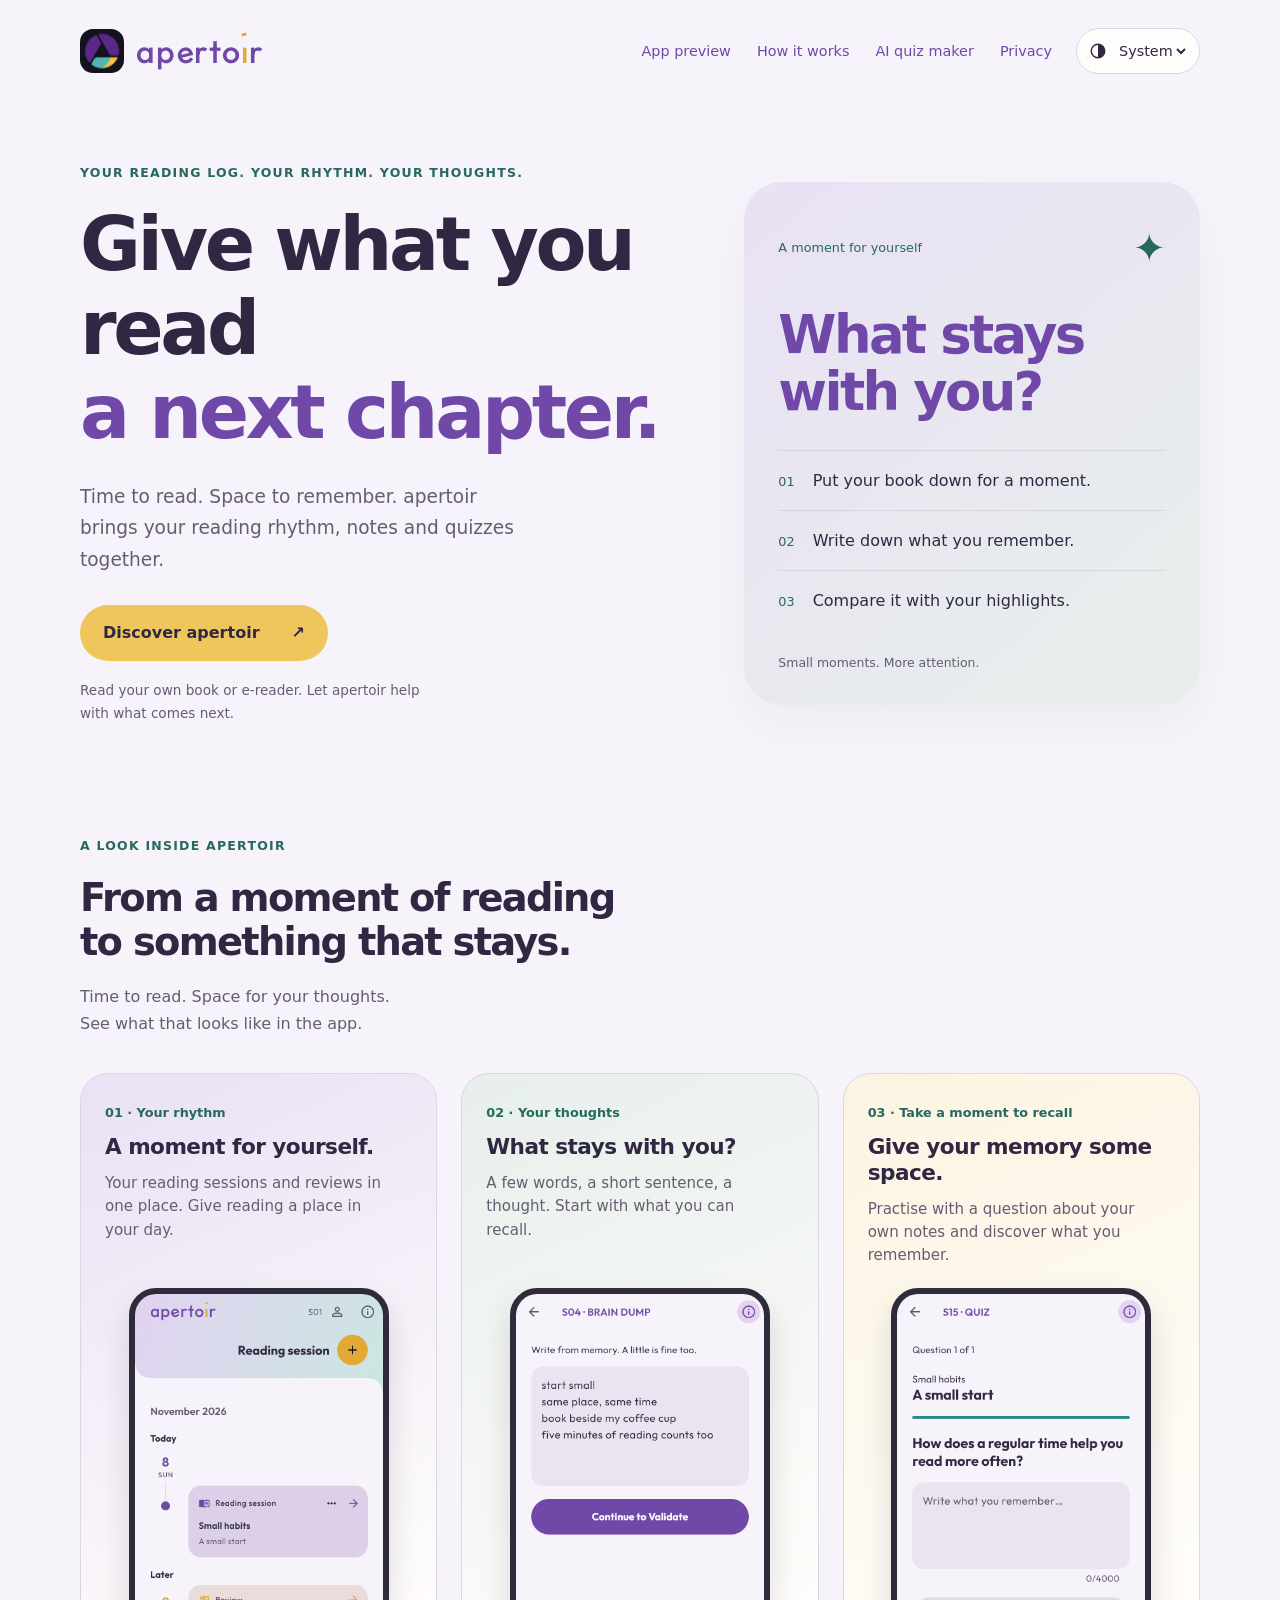
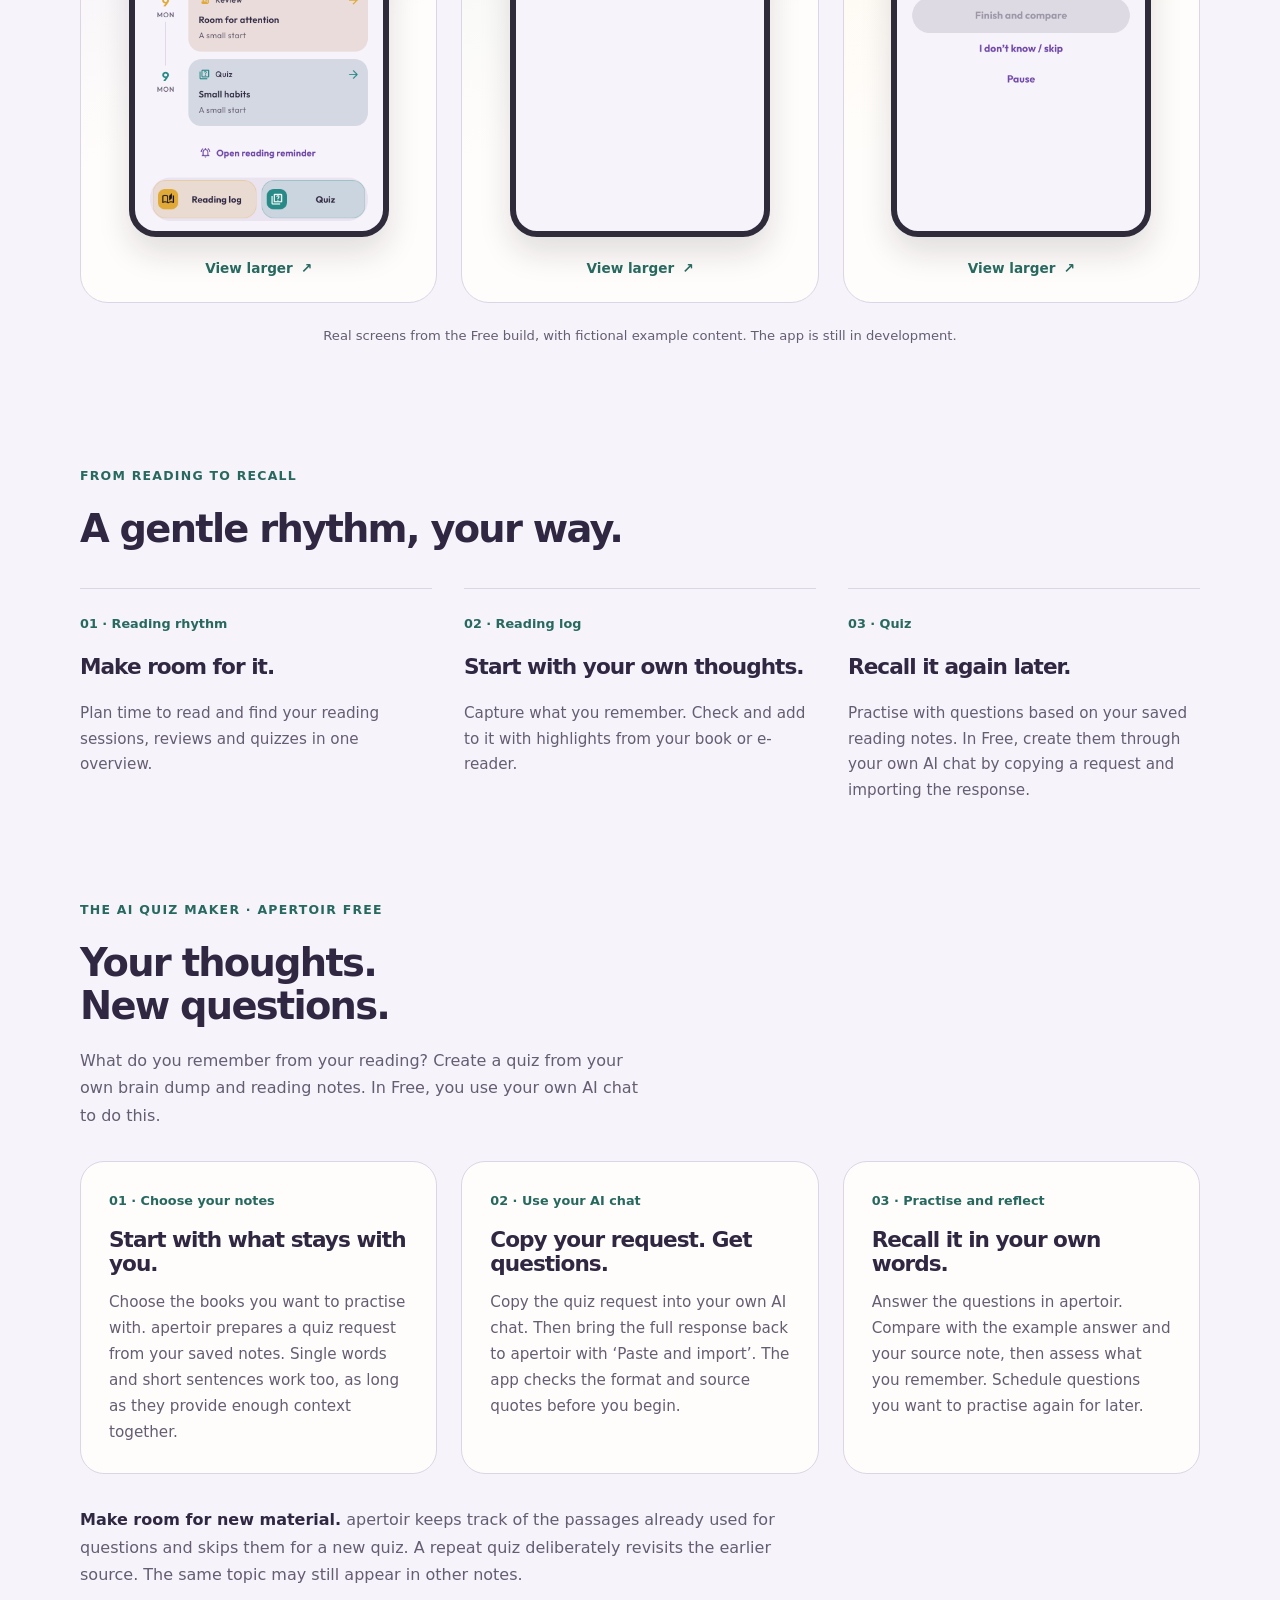
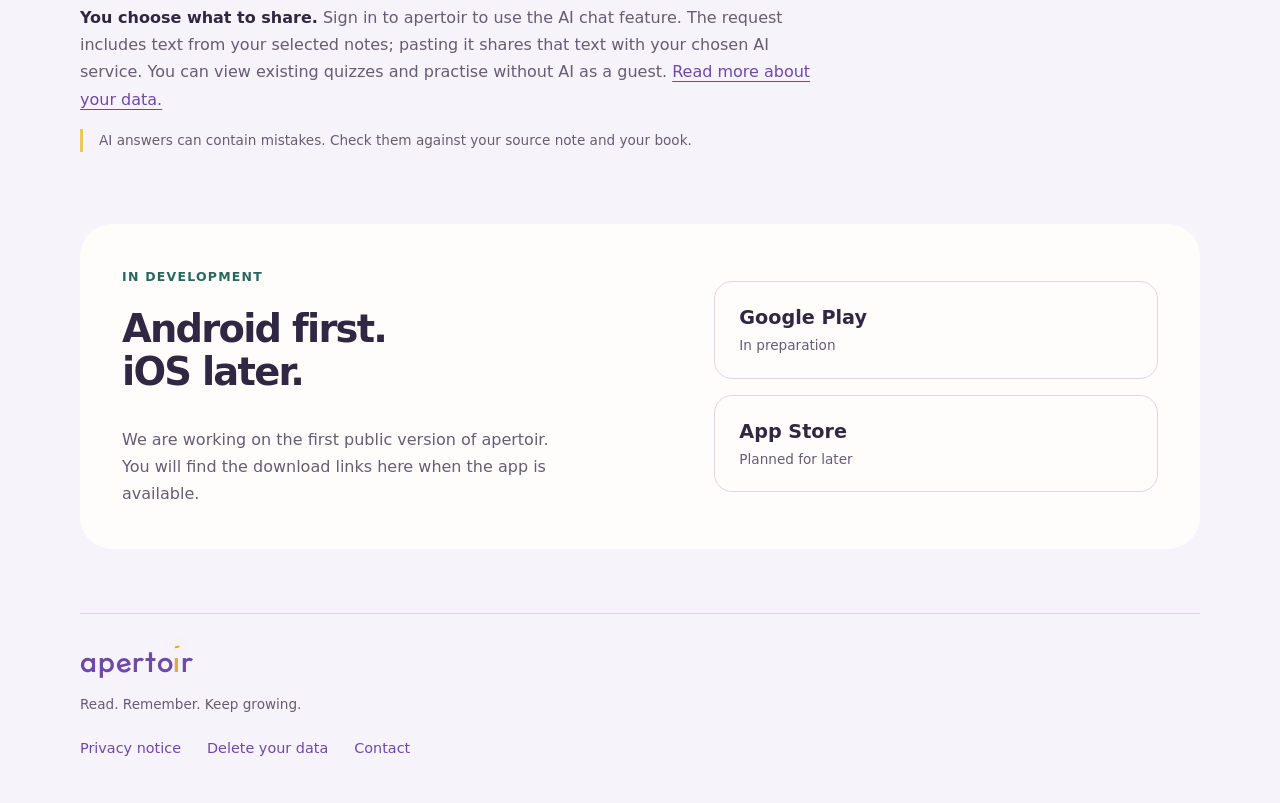
==== index.html @ 7c0b5b26 "Make English the default website and screenshot language" ====
<!doctype html>
<html lang="en">
<head>
  <meta charset="utf-8">
  <meta name="viewport" content="width=device-width, initial-scale=1">
  <meta name="description" content="apertoir helps you build a reading rhythm, capture your thoughts and practise with quizzes. For your own book or e-reader.">
  <meta name="theme-color" content="#F6F3FA">
  <title>apertoir — Read. Remember. Keep growing.</title>
  <link rel="icon" href="assets/icon.png" type="image/png">
  <script src="assets/theme.js?v=20261107"></script>
  <link rel="preload" href="assets/fonts/Outfit-VariableFont_wght.ttf" as="font" type="font/ttf" crossorigin>
  <link rel="stylesheet" href="assets/style.css?v=20261108-english">
</head>
<body>
  <a class="skip" href="#inhoud">Skip to content</a>
  <header class="site-header wrap">
    <a class="brand" href="./" aria-label="apertoir home"><img src="assets/icon.png" width="44" height="44" alt=""><span class="wordmark" role="img" aria-label="apertoir"><span aria-hidden="true" class="wordmark-letters"><span>a</span><span>p</span><span class="wordmark-e">e</span><span class="wordmark-r">r</span><span>t</span><span>o</span><span class="wordmark-i">ı</span><span class="wordmark-last">r</span></span></span></a>
    <div class="header-actions"><nav aria-label="Main navigation"><a href="#in-beeld">App preview</a><a href="#werkwijze">How it works</a><a href="#ai-quizmaker">AI quiz maker</a><a href="privacy/">Privacy</a></nav><label class="theme-control" hidden><span class="sr-only">Appearance</span><svg width="18" height="18" viewBox="0 0 24 24" aria-hidden="true"><circle cx="12" cy="12" r="9" fill="none" stroke="currentColor" stroke-width="1.8"/><path d="M12 3a9 9 0 0 1 0 18Z" fill="currentColor"/></svg><select data-theme-select><option value="system">System</option><option value="light">Light</option><option value="dark">Dark</option></select></label></div>
  </header>
  <main id="inhoud">
    <section class="hero wrap" aria-labelledby="hero-title">
      <div class="hero-copy">
        <p class="eyebrow">Your reading log. Your rhythm. Your thoughts.</p>
        <h1 id="hero-title">Give what you read<br><em>a next chapter.</em></h1>
        <p class="lead">Time to read. Space to remember. apertoir brings your reading rhythm, notes and quizzes together.</p>
        <a class="primary" href="#beschikbaar">Discover apertoir <span aria-hidden="true">↗</span></a>
        <p class="small">Read your own book or e-reader. Let apertoir help with what comes next.</p>
      </div>
      <aside class="reading-note" aria-label="Example of a reading reflection">
        <div class="note-top"><span>A moment for yourself</span><span class="sun" aria-hidden="true">✦</span></div>
        <p class="note-heading">What stays<br>with you?</p>
        <div class="note-line"><span aria-hidden="true">01</span><p>Put your book down for a moment.</p></div>
        <div class="note-line"><span aria-hidden="true">02</span><p>Write down what you remember.</p></div>
        <div class="note-line"><span aria-hidden="true">03</span><p>Compare it with your highlights.</p></div>
        <p class="note-footer">Small moments. More attention.</p>
      </aside>
    </section>
    <section class="showcase wrap" id="in-beeld" aria-labelledby="showcase-title">
      <div class="showcase-heading"><div><p class="eyebrow">A look inside apertoir</p><h2 id="showcase-title">From a moment of reading<br>to something that stays.</h2></div><p>Time to read. Space for your thoughts.<br>See what that looks like in the app.</p></div>
      <div class="screen-gallery">
        <figure class="screen-card screen-card-leesritme">
          <figcaption><span class="step">01 · Your rhythm</span><h3>A moment for yourself.</h3><p>Your reading sessions and reviews in one place. Give reading a place in your day.</p></figcaption>
          <a class="screen-link" href="assets/screens/leesritme-light.png?v=20261108-en" data-screen-title="A moment for yourself." aria-label="Enlarge screen: A moment for yourself.">
            <span class="phone-frame"><img class="screen-light" src="assets/screens/leesritme-light.png?v=20261108-en" width="780" height="1688" loading="lazy" decoding="async" alt="Reading schedule with a reading session and a planned quiz for Small habits, and a review for Room for attention."><img class="screen-dark" src="assets/screens/leesritme-dark.png?v=20261108-en" width="780" height="1688" loading="lazy" decoding="async" alt="Reading schedule with a reading session and a planned quiz for Small habits, and a review for Room for attention."></span>
            <span class="screen-enlarge">View larger <span aria-hidden="true">↗</span></span>
          </a>
        </figure>
        <figure class="screen-card screen-card-braindump">
          <figcaption><span class="step">02 · Your thoughts</span><h3>What stays with you?</h3><p>A few words, a short sentence, a thought. Start with what you can recall.</p></figcaption>
          <a class="screen-link" href="assets/screens/braindump-light.png?v=20261108-en" data-screen-title="What stays with you?" aria-label="Enlarge screen: What stays with you?">
            <span class="phone-frame"><img class="screen-light" src="assets/screens/braindump-light.png?v=20261108-en" width="780" height="1688" loading="lazy" decoding="async" alt="Brain dump with words and short notes about starting small and finding a regular time to read."><img class="screen-dark" src="assets/screens/braindump-dark.png?v=20261108-en" width="780" height="1688" loading="lazy" decoding="async" alt="Brain dump with words and short notes about starting small and finding a regular time to read."></span>
            <span class="screen-enlarge">View larger <span aria-hidden="true">↗</span></span>
          </a>
        </figure>
        <figure class="screen-card screen-card-quiz">
          <figcaption><span class="step">03 · Take a moment to recall</span><h3>Give your memory some space.</h3><p>Practise with a question about your own notes and discover what you remember.</p></figcaption>
          <a class="screen-link" href="assets/screens/quiz-light.png?v=20261108-en" data-screen-title="Give your memory some space." aria-label="Enlarge screen: Give your memory some space.">
            <span class="phone-frame"><img class="screen-light" src="assets/screens/quiz-light.png?v=20261108-en" width="780" height="1688" loading="lazy" decoding="async" alt="Quiz question: How does a regular time help you read more often? With space for your own answer."><img class="screen-dark" src="assets/screens/quiz-dark.png?v=20261108-en" width="780" height="1688" loading="lazy" decoding="async" alt="Quiz question: How does a regular time help you read more often? With space for your own answer."></span>
            <span class="screen-enlarge">View larger <span aria-hidden="true">↗</span></span>
          </a>
        </figure>
      </div>
      <p class="screens-note">Real screens from the Free build, with fictional example content. The app is still in development.</p>
    </section>
    <section class="features wrap" id="werkwijze" aria-labelledby="method-title">
      <p class="eyebrow">From reading to recall</p>
      <h2 id="method-title">A gentle rhythm, your way.</h2>
      <div class="feature-grid">
        <article><span class="step">01 · Reading rhythm</span><h3>Make room for it.</h3><p>Plan time to read and find your reading sessions, reviews and quizzes in one overview.</p></article>
        <article><span class="step">02 · Reading log</span><h3>Start with your own thoughts.</h3><p>Capture what you remember. Check and add to it with highlights from your book or e-reader.</p></article>
        <article><span class="step">03 · Quiz</span><h3>Recall it again later.</h3><p>Practise with questions based on your saved reading notes. In Free, create them through your own AI chat by copying a request and importing the response.</p></article>
      </div>
    </section>
    <section class="quiz-maker wrap" id="ai-quizmaker" aria-labelledby="quiz-maker-title">
      <div class="quiz-maker-intro">
        <p class="eyebrow">The AI quiz maker · apertoir Free</p>
        <h2 id="quiz-maker-title">Your thoughts.<br>New questions.</h2>
        <p>What do you remember from your reading? Create a quiz from your own brain dump and reading notes. In Free, you use your own AI chat to do this.</p>
      </div>
      <ol class="quiz-maker-steps">
        <li><span class="step" aria-hidden="true">01 · Choose your notes</span><h3>Start with what stays with you.</h3><p>Choose the books you want to practise with. apertoir prepares a quiz request from your saved notes. Single words and short sentences work too, as long as they provide enough context together.</p></li>
        <li><span class="step" aria-hidden="true">02 · Use your AI chat</span><h3>Copy your request. Get questions.</h3><p>Copy the quiz request into your own AI chat. Then bring the full response back to apertoir with ‘Paste and import’. The app checks the format and source quotes before you begin.</p></li>
        <li><span class="step" aria-hidden="true">03 · Practise and reflect</span><h3>Recall it in your own words.</h3><p>Answer the questions in apertoir. Compare with the example answer and your source note, then assess what you remember. Schedule questions you want to practise again for later.</p></li>
      </ol>
      <div class="quiz-maker-details">
        <p><strong>Make room for new material.</strong> apertoir keeps track of the passages already used for questions and skips them for a new quiz. A repeat quiz deliberately revisits the earlier source. The same topic may still appear in other notes.</p>
        <p><strong>You choose what to share.</strong> Sign in to apertoir to use the AI chat feature. The request includes text from your selected notes; pasting it shares that text with your chosen AI service. You can view existing quizzes and practise without AI as a guest. <a href="privacy/">Read more about your data.</a></p>
        <p class="quiz-maker-note">AI answers can contain mistakes. Check them against your source note and your book.</p>
      </div>
    </section>
    <section class="availability wrap" id="beschikbaar" aria-labelledby="availability-title">
      <div><p class="eyebrow">In development</p><h2 id="availability-title">Android first.<br>iOS later.</h2><p>We are working on the first public version of apertoir. You will find the download links here when the app is available.</p></div>
      <div class="store-list" aria-label="Availability">
        <div class="store-status"><span>Google Play</span><strong>In preparation</strong></div>
        <div class="store-status"><span>App Store</span><strong>Planned for later</strong></div>
      </div>
    </section>
  </main>
  <footer class="site-footer wrap"><p class="brand-text"><span class="wordmark" role="img" aria-label="apertoir"><span aria-hidden="true" class="wordmark-letters"><span>a</span><span>p</span><span class="wordmark-e">e</span><span class="wordmark-r">r</span><span>t</span><span>o</span><span class="wordmark-i">ı</span><span class="wordmark-last">r</span></span></span></p><p>Read. Remember. Keep growing.</p><nav aria-label="Footer"><a href="privacy/">Privacy notice</a><a href="privacy/#delete-account">Delete your data</a><a href="mailto:mad7signal@gmail.com">Contact</a></nav></footer>
  <dialog class="screen-viewer" aria-labelledby="screen-viewer-title">
    <div class="viewer-heading"><h2 id="screen-viewer-title">App screen</h2><button type="button" class="viewer-close" aria-label="Close enlarged image">Close <span aria-hidden="true">×</span></button></div>
    <img class="viewer-image" width="780" height="1688" alt="">
  </dialog>
  <script src="assets/screens.js?v=20261108" defer></script>
</body>
</html>
---- assets/style.css ----
:root{color-scheme:light;--bg:#f6f3fa;--paper:#fffdfb;--ink:#302842;--muted:#655d72;--purple:#7048a8;--teal:#27685f;--gold:#efc65b;--line:#dcd5e5;--on-gold:#302842;--note-start:#e9e1f5;--note-end:#e7efeb;--note-line:#30284218;--wordmark-purple:#7048a8;--wordmark-gold:#e1a936}
:root[data-theme="dark"]{color-scheme:dark;--bg:#15121f;--paper:#221d2f;--ink:#f0eaf7;--muted:#c2b8ce;--purple:#c3a0ee;--teal:#80d4c5;--line:#44394f;--note-start:#30263f;--note-end:#203b39;--note-line:#f0eaf726;--wordmark-purple:#ae88dd;--wordmark-gold:#efc65b}
@media(prefers-color-scheme:dark){:root:not([data-theme]){color-scheme:dark;--bg:#15121f;--paper:#221d2f;--ink:#f0eaf7;--muted:#c2b8ce;--purple:#c3a0ee;--teal:#80d4c5;--line:#44394f;--note-start:#30263f;--note-end:#203b39;--note-line:#f0eaf726;--wordmark-purple:#ae88dd;--wordmark-gold:#efc65b}}
*{box-sizing:border-box}html{scroll-behavior:smooth;scroll-padding-top:2rem}body{margin:0;background:var(--bg);color:var(--ink);font:1rem/1.7 system-ui,-apple-system,BlinkMacSystemFont,"Segoe UI",sans-serif}a{color:var(--purple);text-underline-offset:.25em}a:hover{text-decoration-thickness:2px}a:focus-visible,select:focus-visible{outline:3px solid var(--teal);outline-offset:5px;border-radius:4px}img{max-width:100%;height:auto}.wrap{width:min(1120px,calc(100% - 48px));margin-inline:auto}.skip{position:absolute;top:-100px;background:var(--paper);padding:12px;z-index:10}.skip:focus{top:8px}.site-header{display:flex;align-items:center;justify-content:space-between;gap:24px;padding-block:28px}.brand{display:inline-flex;align-items:center;gap:12px;color:var(--purple);font-size:1.65rem;font-weight:750;letter-spacing:-.06em;text-decoration:none}.brand img{width:44px;height:44px;border-radius:13px}nav{display:flex;gap:26px;flex-wrap:wrap}nav a{font-size:.9rem;text-decoration:none}h1,h2,h3,p{margin-top:0}h1,h2,h3{line-height:1.13;letter-spacing:-.045em}h1{font-size:clamp(2.7rem,5.8vw,4.8rem);font-weight:650;margin-bottom:26px}h1 em{font-style:normal;color:var(--purple)}h2{font-size:clamp(1.9rem,3vw,2.8rem);font-weight:620}h3{font-size:1.35rem;font-weight:650}.eyebrow{color:var(--teal);font-size:.78rem;font-weight:750;letter-spacing:.1em;text-transform:uppercase;margin-bottom:20px}.hero{display:grid;grid-template-columns:1.3fr 1fr;gap:72px;align-items:center;padding-block:60px 90px}.lead{font-size:1.16rem;color:var(--muted);max-width:38ch;margin-bottom:30px}.primary{display:inline-flex;align-items:center;gap:32px;background:var(--gold);border-radius:100px;padding:14px 23px;color:var(--on-gold);font-weight:650;text-decoration:none}.small{font-size:.85rem;color:var(--muted);max-width:40ch;margin:18px 0 0}.reading-note{background:linear-gradient(140deg,var(--note-start),var(--note-end));border-radius:38px;padding:32px 34px;box-shadow:0 20px 48px #3028420a}.note-top{display:flex;align-items:center;justify-content:space-between;gap:12px;color:var(--teal);font-size:.8rem}.sun{font-size:2.5rem;color:var(--teal)}.note-heading{font-size:3.3rem;line-height:1.08;letter-spacing:-.05em;font-weight:600;margin:24px 0 30px;color:var(--purple)}.note-line{display:flex;align-items:baseline;gap:18px;border-top:1px solid var(--note-line);padding:16px 0}.note-line span{font-size:.8rem;color:var(--teal)}.note-line p{margin:0}.note-footer{font-size:.78rem;color:var(--muted);margin:22px 0 0}.features{padding-block:30px 80px}.feature-grid{display:grid;grid-template-columns:repeat(3,1fr);gap:32px;margin-top:38px}.feature-grid article{border-top:1px solid var(--line);padding-top:24px}.feature-grid p{color:var(--muted);font-size:.95rem}.step{display:block;color:var(--teal);font-size:.8rem;font-weight:650;margin-bottom:20px}.availability{background:var(--paper);border-radius:32px;padding:42px;display:grid;grid-template-columns:1.2fr 1fr;gap:60px;align-items:center}.availability p:not(.eyebrow){color:var(--muted);max-width:45ch;margin-bottom:0}.store-list{display:grid;gap:16px}.store-status{border:1px solid var(--line);border-radius:18px;padding:20px 24px}.store-status span,.store-status strong{display:block}.store-status span{font-size:1.2rem;font-weight:650}.store-status strong{font-size:.85rem;color:var(--muted);font-weight:400}.site-footer{margin-top:64px;padding-block:30px 42px;border-top:1px solid var(--line);font-size:.85rem;color:var(--muted)}.brand-text{font-size:1.5rem;font-weight:750;letter-spacing:-.06em;color:var(--purple);margin-bottom:8px}.site-footer nav{margin-top:20px}.legal{max-width:780px;padding-block:40px}.legal h1{font-size:clamp(2rem,5vw,3.5rem)}.legal h2{font-size:1.45rem;letter-spacing:-.025em;margin-top:40px}.legal p,.legal li{overflow-wrap:anywhere}.legal li{margin-bottom:10px}.legal .notice{border-left:4px solid var(--gold);background:var(--paper);padding:20px 24px;border-radius:0 16px 16px 0}.legal .meta{color:var(--muted);font-size:.9rem}.legal nav{padding-block:16px;border-bottom:1px solid var(--line)}.legal a{overflow-wrap:anywhere}.language-section{border-top:1px solid var(--line);margin-top:56px;padding-top:36px}
@media(max-width:760px){.wrap{width:calc(100% - 36px)}.site-header{padding-block:20px}.site-header nav{gap:14px}.hero{grid-template-columns:1fr;gap:36px;padding-block:30px 50px}.reading-note{max-width:480px;width:100%;padding:28px}.note-heading{font-size:2.8rem}.feature-grid{grid-template-columns:1fr;gap:18px}.features{padding-bottom:44px}.availability{grid-template-columns:1fr;padding:28px;gap:28px}.site-footer{margin-top:40px}.brand{font-size:1.4rem}.brand img{width:36px;height:36px}.legal{padding-block:26px}}
@media(prefers-reduced-motion:reduce){html{scroll-behavior:auto}}
@media print{body{background:white;color:black}.site-header,.site-footer,.skip{display:none}.wrap{width:100%}.legal{max-width:none}.legal .notice{border:1px solid #999}a{color:inherit}}

/* Shared theme control: native keyboard/touch interaction, no remote assets. */
[hidden]{display:none!important}.sr-only{position:absolute;width:1px;height:1px;padding:0;margin:-1px;overflow:hidden;clip-path:inset(50%);white-space:nowrap;border:0}
.header-actions{display:flex;align-items:center;justify-content:flex-end;gap:24px;flex-wrap:wrap}.header-actions nav{align-items:center}
.theme-control{display:inline-flex;align-items:center;gap:8px;padding:0 10px 0 12px;border:1px solid var(--line);border-radius:999px;background:var(--paper);color:var(--ink)}
.theme-control select{min-height:44px;max-width:130px;background:transparent;color:inherit;border:0;border-radius:999px;font:inherit;font-size:.9rem;cursor:pointer}.theme-control option{background:var(--paper);color:var(--ink)}
@media(max-width:600px){.site-header{flex-wrap:wrap;gap:16px}.header-actions{gap:16px;justify-content:flex-start}.site-header .header-actions{width:100%;justify-content:space-between}.header-actions nav{gap:16px}.theme-control{flex-shrink:0}}
@media print{:root,:root[data-theme],:root:not([data-theme]){color-scheme:light;--bg:white;--paper:white;--ink:black;--muted:#333;--purple:#333;--teal:#333;--line:#999;--note-start:white;--note-end:white;--note-line:#999}.theme-control{display:none}}

/* Match ApertoirWordmark in the app: Outfit 500, rotated e and gold dotless i. */
@font-face{font-family:Outfit;src:url("fonts/Outfit-VariableFont_wght.ttf") format("truetype");font-style:normal;font-weight:100 900;font-display:swap}
.wordmark{display:inline-block;font-family:Outfit,sans-serif;font-size:32px;font-weight:500;line-height:1;letter-spacing:0;color:var(--wordmark-purple);flex-shrink:0}
.wordmark-letters{display:inline-flex;align-items:baseline}.wordmark-letters>span{display:inline-block;margin-right:.025em}.wordmark-letters>.wordmark-e{transform:rotate(-.244rad);margin-right:.055em}.wordmark-letters>.wordmark-r{margin-right:.03em}.wordmark-letters>.wordmark-last{margin-left:.005em;margin-right:0}
.wordmark-i{position:relative;color:var(--wordmark-gold)}.wordmark-i::before{content:"";position:absolute;top:-.06em;left:50%;width:.16em;height:.08em;background:currentColor;border-radius:1px;transform:translateX(-50%) rotate(-.244rad);box-shadow:0 0 12px color-mix(in srgb,currentColor 35%,transparent)}
.brand-text .wordmark{font-size:29px}@media(max-width:760px){.brand .wordmark{font-size:29px}}@media print{.wordmark{color:black}.wordmark-i{color:#7048a8}}

/* Real app screens, in the same theme as the site. */
.showcase{padding-block:20px 88px;scroll-margin-top:24px}.showcase-heading{max-width:680px;margin-bottom:36px}.showcase-heading h2{margin-bottom:0}.showcase-heading>p{color:var(--muted);max-width:56ch;margin:20px 0 0}.screen-gallery{display:grid;grid-template-columns:repeat(3,minmax(0,1fr));gap:24px}.screen-card{margin:0;padding:28px 24px 22px;border:1px solid var(--line);border-radius:28px;background:linear-gradient(155deg,var(--note-start),var(--paper) 70%);min-width:0}.screen-card-braindump{background:linear-gradient(155deg,var(--note-end),var(--paper) 70%)}.screen-card-quiz{background:linear-gradient(155deg,color-mix(in srgb,var(--gold) 16%,var(--paper)),var(--paper) 70%)}.screen-card figcaption{min-height:172px}.screen-card .step{margin-bottom:10px}.screen-card h3{font-size:1.35rem;line-height:1.2;letter-spacing:-.025em;margin:0 0 12px}.screen-card p{font-size:.94rem;line-height:1.55;color:var(--muted);margin:0;max-width:30ch}.screen-link{display:block;text-decoration:none;color:var(--ink);border-radius:22px}.phone-frame{display:block;max-width:260px;margin:14px auto 0;background:#15121f;border:6px solid #302b3b;border-radius:27px;overflow:hidden;box-shadow:0 16px 32px #15121f22,0 0 0 1px #ffffff30;transition:transform .2s ease,box-shadow .2s ease}.phone-frame img{display:block;width:100%;height:auto;aspect-ratio:390/844}.phone-frame .screen-dark{display:none}.screen-link:hover .phone-frame{transform:translateY(-4px);box-shadow:0 22px 38px #15121f30}.screen-link:focus-visible{outline:3px solid var(--purple);outline-offset:6px}.screen-enlarge{display:flex;justify-content:center;align-items:center;gap:8px;padding:20px 0 0;font-size:.85rem;font-weight:600;color:var(--teal)}.screens-note{margin:22px 0 0;color:var(--muted);font-size:.82rem;text-align:center}
:root[data-theme="dark"] .phone-frame .screen-dark{display:block}:root[data-theme="dark"] .phone-frame .screen-light{display:none}
@media(prefers-color-scheme:dark){:root:not([data-theme]) .phone-frame .screen-dark{display:block}:root:not([data-theme]) .phone-frame .screen-light{display:none}}
.screen-viewer{color:var(--ink);background:var(--paper);border:1px solid var(--line);border-radius:24px;padding:0 24px 24px;width:min(560px,calc(100% - 24px));max-height:92dvh;overflow:auto;box-shadow:0 24px 100px #0006}.screen-viewer::backdrop{background:#12101cd9;backdrop-filter:blur(6px)}.viewer-heading{position:sticky;top:0;display:flex;align-items:center;justify-content:space-between;gap:16px;background:var(--paper);padding:18px 0}.viewer-heading h2{font-size:1.15rem;margin:0;line-height:1.25}.viewer-close{font:inherit;font-size:.88rem;display:flex;align-items:center;gap:10px;min-height:44px;padding:8px 14px;border:1px solid var(--line);border-radius:999px;cursor:pointer;color:var(--ink);background:var(--bg);flex-shrink:0}.viewer-close:focus-visible{outline:3px solid var(--purple);outline-offset:3px}.viewer-image{display:block;width:100%;max-width:390px;height:auto;margin:auto;border-radius:16px;border:1px solid var(--line)}
@media(max-width:1000px) and (min-width:761px){.screen-gallery{gap:14px}.screen-card{padding:24px 16px 18px}.screen-card figcaption{min-height:190px}}
@media(max-width:760px){.showcase{padding-block:8px 48px}.showcase-heading{margin-bottom:24px}.showcase-heading>p{margin-top:18px}.screen-gallery{grid-template-columns:1fr;gap:24px}.screen-card{max-width:440px;width:100%;margin-inline:auto;padding:28px}.screen-card figcaption{min-height:0;margin-bottom:24px}.phone-frame{max-width:260px}.screen-card p{max-width:none}.screens-note{max-width:40ch;margin-inline:auto}.viewer-heading h2{font-size:1rem}.screen-viewer{padding-inline:16px}.viewer-close{padding-inline:10px}}
@media(prefers-reduced-motion:reduce){.phone-frame{transition:none}.screen-link:hover .phone-frame{transform:none}}
@media print{.screen-viewer{display:none}.screen-gallery{grid-template-columns:repeat(3,1fr)}.screen-enlarge{display:none}}

/* Explain the Free quiz workflow alongside the real app screenshots. */
.quiz-maker{scroll-margin-top:24px;padding-block:0 72px}.quiz-maker-intro{max-width:680px}.quiz-maker-intro h2{margin-bottom:20px}.quiz-maker-intro>p:last-child{max-width:56ch;color:var(--muted);margin-bottom:0}.quiz-maker-steps{list-style:none;padding:0;margin:32px 0;display:grid;grid-template-columns:repeat(3,minmax(0,1fr));gap:24px}.quiz-maker-steps li{padding:28px;border:1px solid var(--line);border-radius:24px;background:var(--paper)}.quiz-maker-steps .step{margin-bottom:16px}.quiz-maker-steps h3{margin-bottom:14px}.quiz-maker-steps p{margin:0;color:var(--muted);font-size:.95rem}.quiz-maker-details{max-width:74ch}.quiz-maker-details p{color:var(--muted);margin-bottom:16px}.quiz-maker-details strong{color:var(--ink);font-weight:650}.quiz-maker-details .quiz-maker-note{font-size:.85rem;margin-bottom:0;padding-left:16px;border-left:3px solid var(--gold)}
@media(max-width:760px){.quiz-maker{padding-bottom:44px}.quiz-maker-steps{grid-template-columns:1fr;gap:16px;margin-block:24px}.quiz-maker-steps li{padding:24px}}
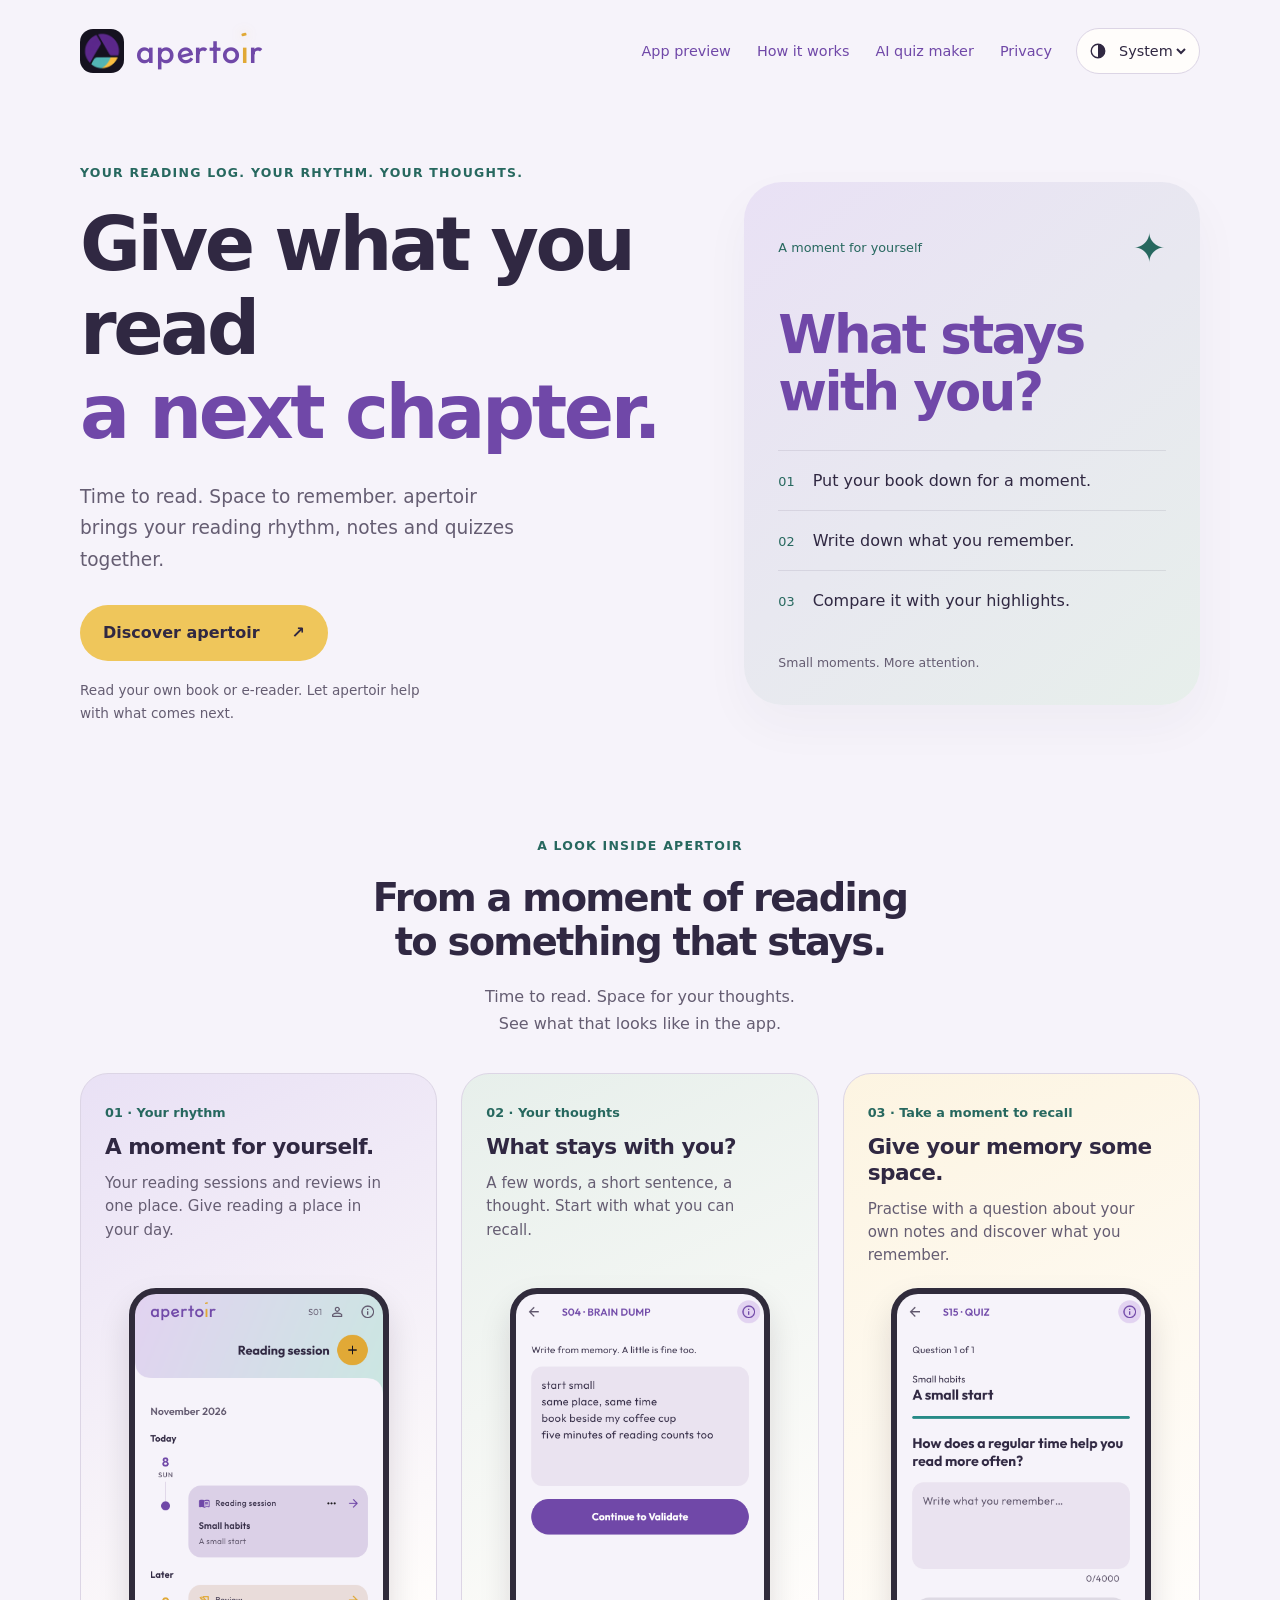
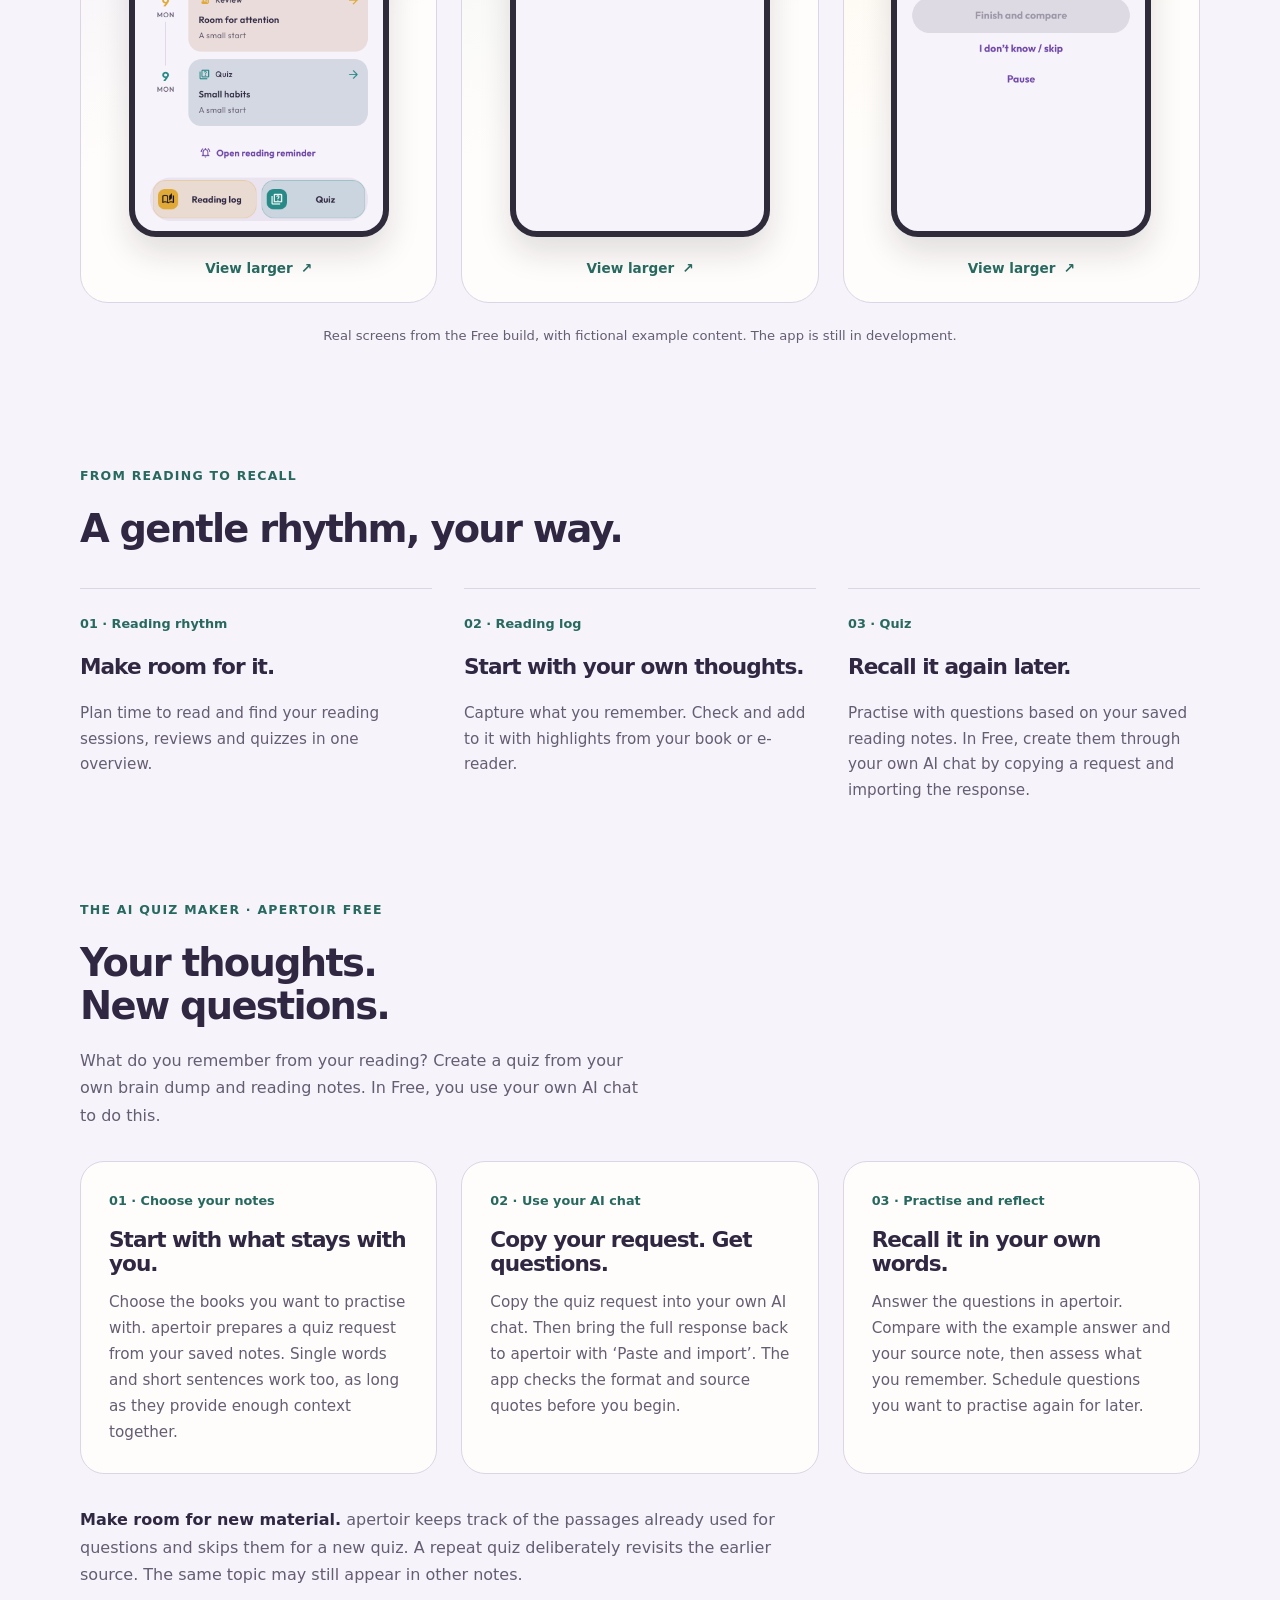
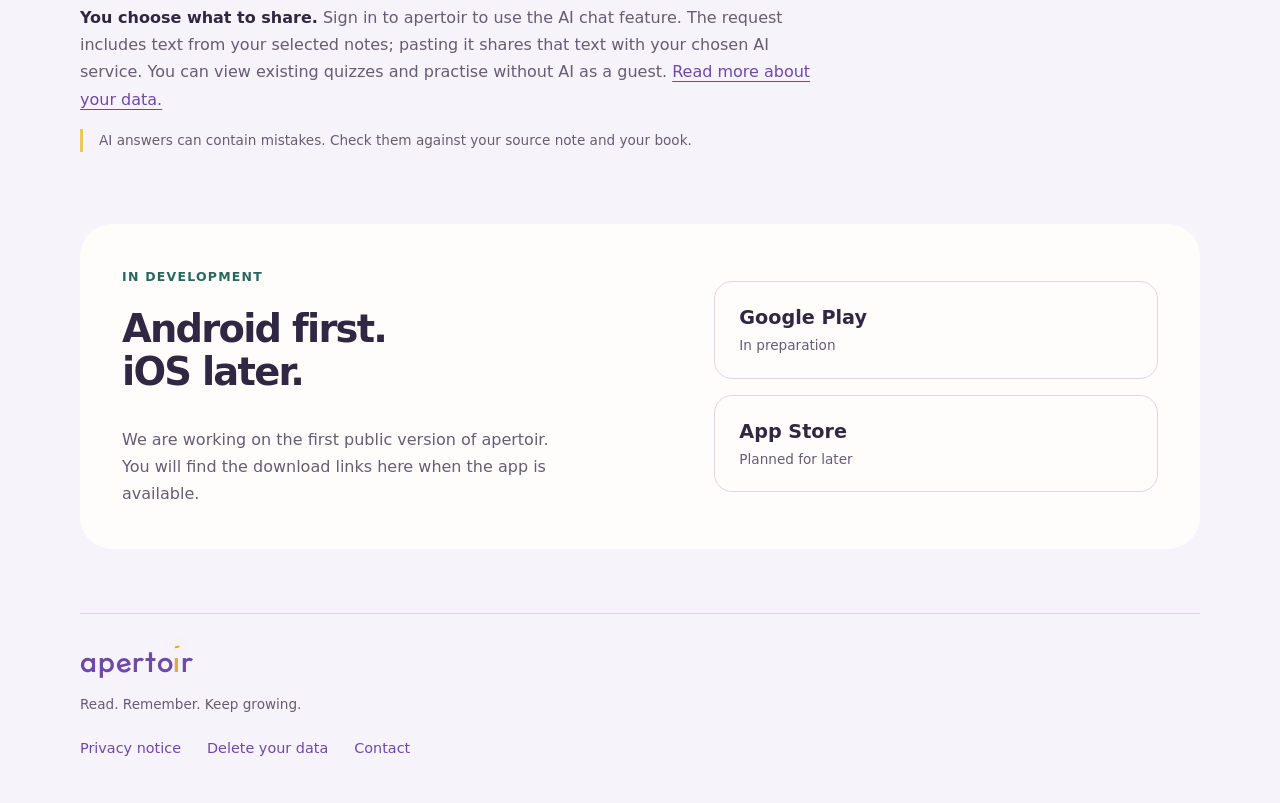
==== commit 83f0a337: "Center the app preview heading and introduction" ====
--- a/index.html
+++ b/index.html
@@ -9,7 +9,7 @@
   <link rel="icon" href="assets/icon.png" type="image/png">
   <script src="assets/theme.js?v=20261107"></script>
   <link rel="preload" href="assets/fonts/Outfit-VariableFont_wght.ttf" as="font" type="font/ttf" crossorigin>
-  <link rel="stylesheet" href="assets/style.css?v=20261108-english">
+  <link rel="stylesheet" href="assets/style.css?v=20261108-centered">
 </head>
 <body>
   <a class="skip" href="#inhoud">Skip to content</a>
--- a/assets/style.css
+++ b/assets/style.css
@@ -22,7 +22,7 @@
 .brand-text .wordmark{font-size:29px}@media(max-width:760px){.brand .wordmark{font-size:29px}}@media print{.wordmark{color:black}.wordmark-i{color:#7048a8}}
 
 /* Real app screens, in the same theme as the site. */
-.showcase{padding-block:20px 88px;scroll-margin-top:24px}.showcase-heading{max-width:680px;margin-bottom:36px}.showcase-heading h2{margin-bottom:0}.showcase-heading>p{color:var(--muted);max-width:56ch;margin:20px 0 0}.screen-gallery{display:grid;grid-template-columns:repeat(3,minmax(0,1fr));gap:24px}.screen-card{margin:0;padding:28px 24px 22px;border:1px solid var(--line);border-radius:28px;background:linear-gradient(155deg,var(--note-start),var(--paper) 70%);min-width:0}.screen-card-braindump{background:linear-gradient(155deg,var(--note-end),var(--paper) 70%)}.screen-card-quiz{background:linear-gradient(155deg,color-mix(in srgb,var(--gold) 16%,var(--paper)),var(--paper) 70%)}.screen-card figcaption{min-height:172px}.screen-card .step{margin-bottom:10px}.screen-card h3{font-size:1.35rem;line-height:1.2;letter-spacing:-.025em;margin:0 0 12px}.screen-card p{font-size:.94rem;line-height:1.55;color:var(--muted);margin:0;max-width:30ch}.screen-link{display:block;text-decoration:none;color:var(--ink);border-radius:22px}.phone-frame{display:block;max-width:260px;margin:14px auto 0;background:#15121f;border:6px solid #302b3b;border-radius:27px;overflow:hidden;box-shadow:0 16px 32px #15121f22,0 0 0 1px #ffffff30;transition:transform .2s ease,box-shadow .2s ease}.phone-frame img{display:block;width:100%;height:auto;aspect-ratio:390/844}.phone-frame .screen-dark{display:none}.screen-link:hover .phone-frame{transform:translateY(-4px);box-shadow:0 22px 38px #15121f30}.screen-link:focus-visible{outline:3px solid var(--purple);outline-offset:6px}.screen-enlarge{display:flex;justify-content:center;align-items:center;gap:8px;padding:20px 0 0;font-size:.85rem;font-weight:600;color:var(--teal)}.screens-note{margin:22px 0 0;color:var(--muted);font-size:.82rem;text-align:center}
+.showcase{padding-block:20px 88px;scroll-margin-top:24px}.showcase-heading{max-width:680px;margin:0 auto 36px;text-align:center}.showcase-heading h2{margin-bottom:0}.showcase-heading>p{color:var(--muted);max-width:56ch;margin:20px auto 0}.screen-gallery{display:grid;grid-template-columns:repeat(3,minmax(0,1fr));gap:24px}.screen-card{margin:0;padding:28px 24px 22px;border:1px solid var(--line);border-radius:28px;background:linear-gradient(155deg,var(--note-start),var(--paper) 70%);min-width:0}.screen-card-braindump{background:linear-gradient(155deg,var(--note-end),var(--paper) 70%)}.screen-card-quiz{background:linear-gradient(155deg,color-mix(in srgb,var(--gold) 16%,var(--paper)),var(--paper) 70%)}.screen-card figcaption{min-height:172px}.screen-card .step{margin-bottom:10px}.screen-card h3{font-size:1.35rem;line-height:1.2;letter-spacing:-.025em;margin:0 0 12px}.screen-card p{font-size:.94rem;line-height:1.55;color:var(--muted);margin:0;max-width:30ch}.screen-link{display:block;text-decoration:none;color:var(--ink);border-radius:22px}.phone-frame{display:block;max-width:260px;margin:14px auto 0;background:#15121f;border:6px solid #302b3b;border-radius:27px;overflow:hidden;box-shadow:0 16px 32px #15121f22,0 0 0 1px #ffffff30;transition:transform .2s ease,box-shadow .2s ease}.phone-frame img{display:block;width:100%;height:auto;aspect-ratio:390/844}.phone-frame .screen-dark{display:none}.screen-link:hover .phone-frame{transform:translateY(-4px);box-shadow:0 22px 38px #15121f30}.screen-link:focus-visible{outline:3px solid var(--purple);outline-offset:6px}.screen-enlarge{display:flex;justify-content:center;align-items:center;gap:8px;padding:20px 0 0;font-size:.85rem;font-weight:600;color:var(--teal)}.screens-note{margin:22px 0 0;color:var(--muted);font-size:.82rem;text-align:center}
 :root[data-theme="dark"] .phone-frame .screen-dark{display:block}:root[data-theme="dark"] .phone-frame .screen-light{display:none}
 @media(prefers-color-scheme:dark){:root:not([data-theme]) .phone-frame .screen-dark{display:block}:root:not([data-theme]) .phone-frame .screen-light{display:none}}
 .screen-viewer{color:var(--ink);background:var(--paper);border:1px solid var(--line);border-radius:24px;padding:0 24px 24px;width:min(560px,calc(100% - 24px));max-height:92dvh;overflow:auto;box-shadow:0 24px 100px #0006}.screen-viewer::backdrop{background:#12101cd9;backdrop-filter:blur(6px)}.viewer-heading{position:sticky;top:0;display:flex;align-items:center;justify-content:space-between;gap:16px;background:var(--paper);padding:18px 0}.viewer-heading h2{font-size:1.15rem;margin:0;line-height:1.25}.viewer-close{font:inherit;font-size:.88rem;display:flex;align-items:center;gap:10px;min-height:44px;padding:8px 14px;border:1px solid var(--line);border-radius:999px;cursor:pointer;color:var(--ink);background:var(--bg);flex-shrink:0}.viewer-close:focus-visible{outline:3px solid var(--purple);outline-offset:3px}.viewer-image{display:block;width:100%;max-width:390px;height:auto;margin:auto;border-radius:16px;border:1px solid var(--line)}
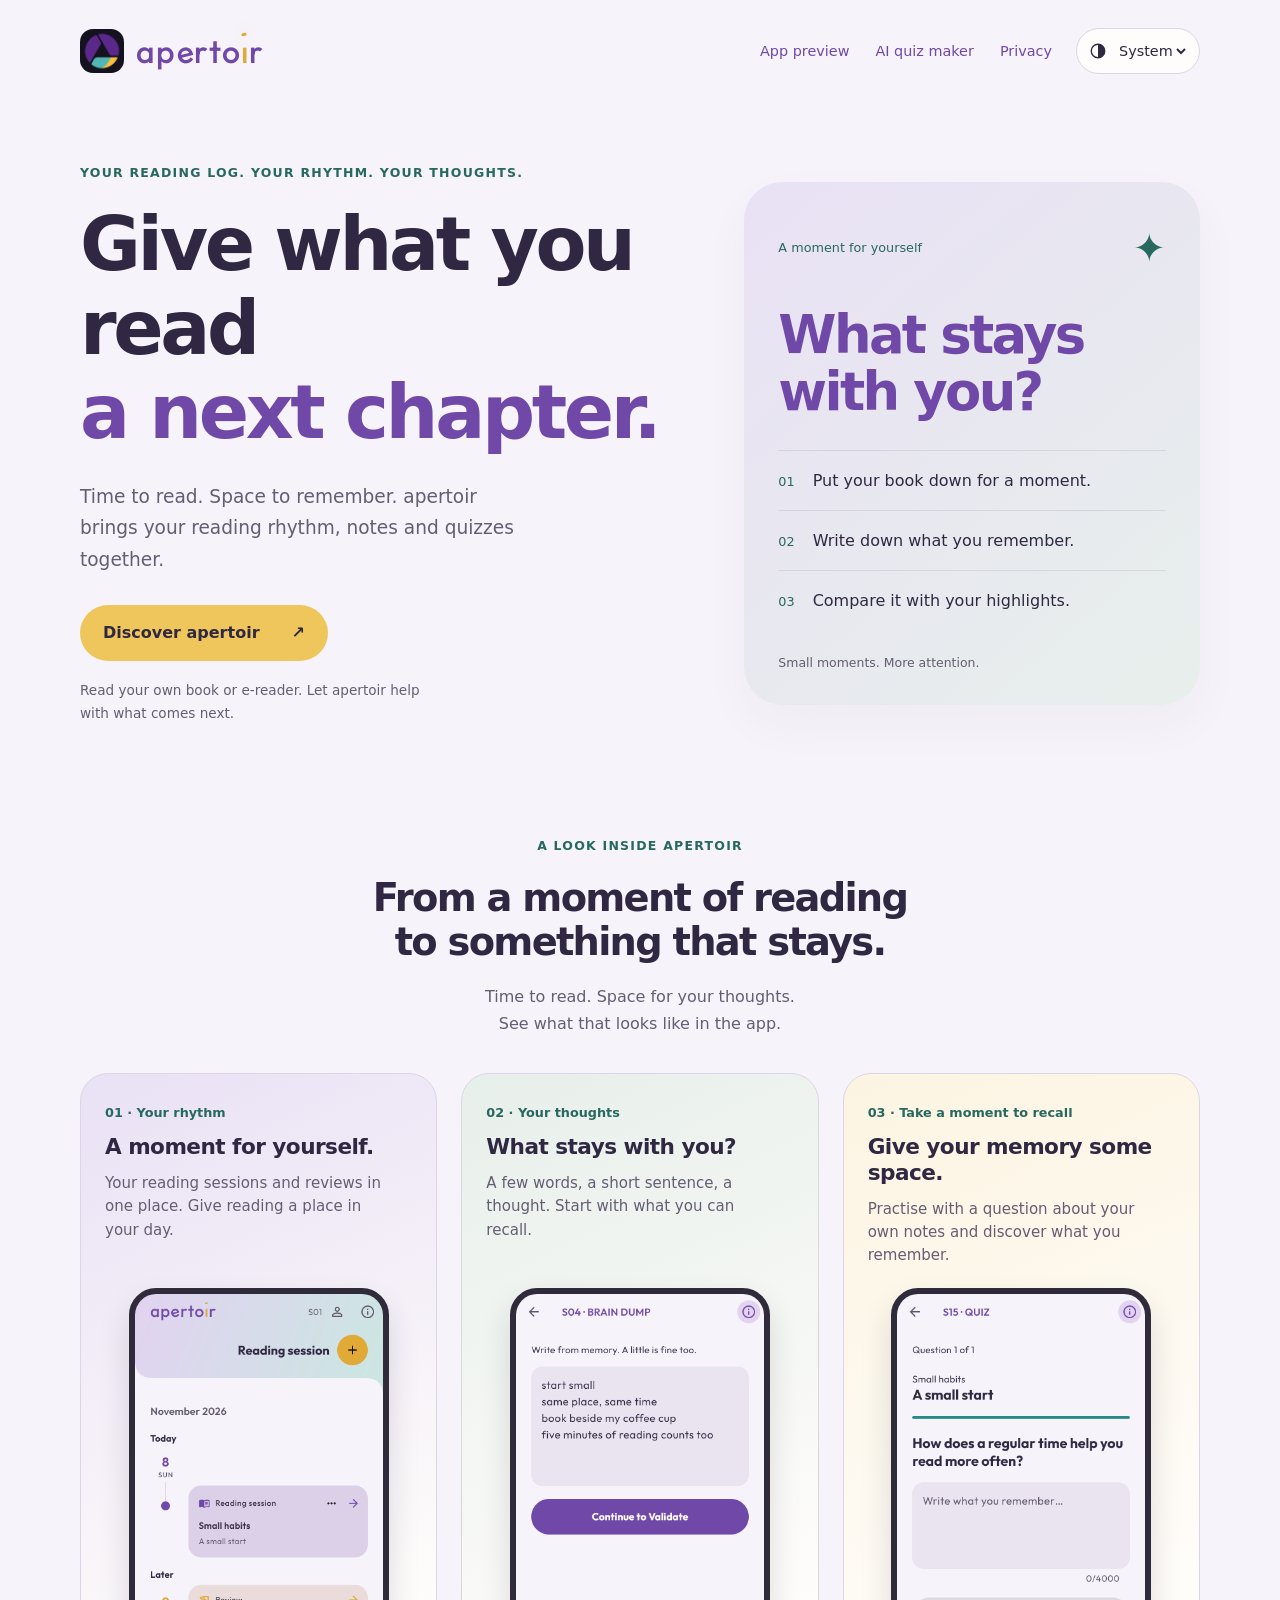
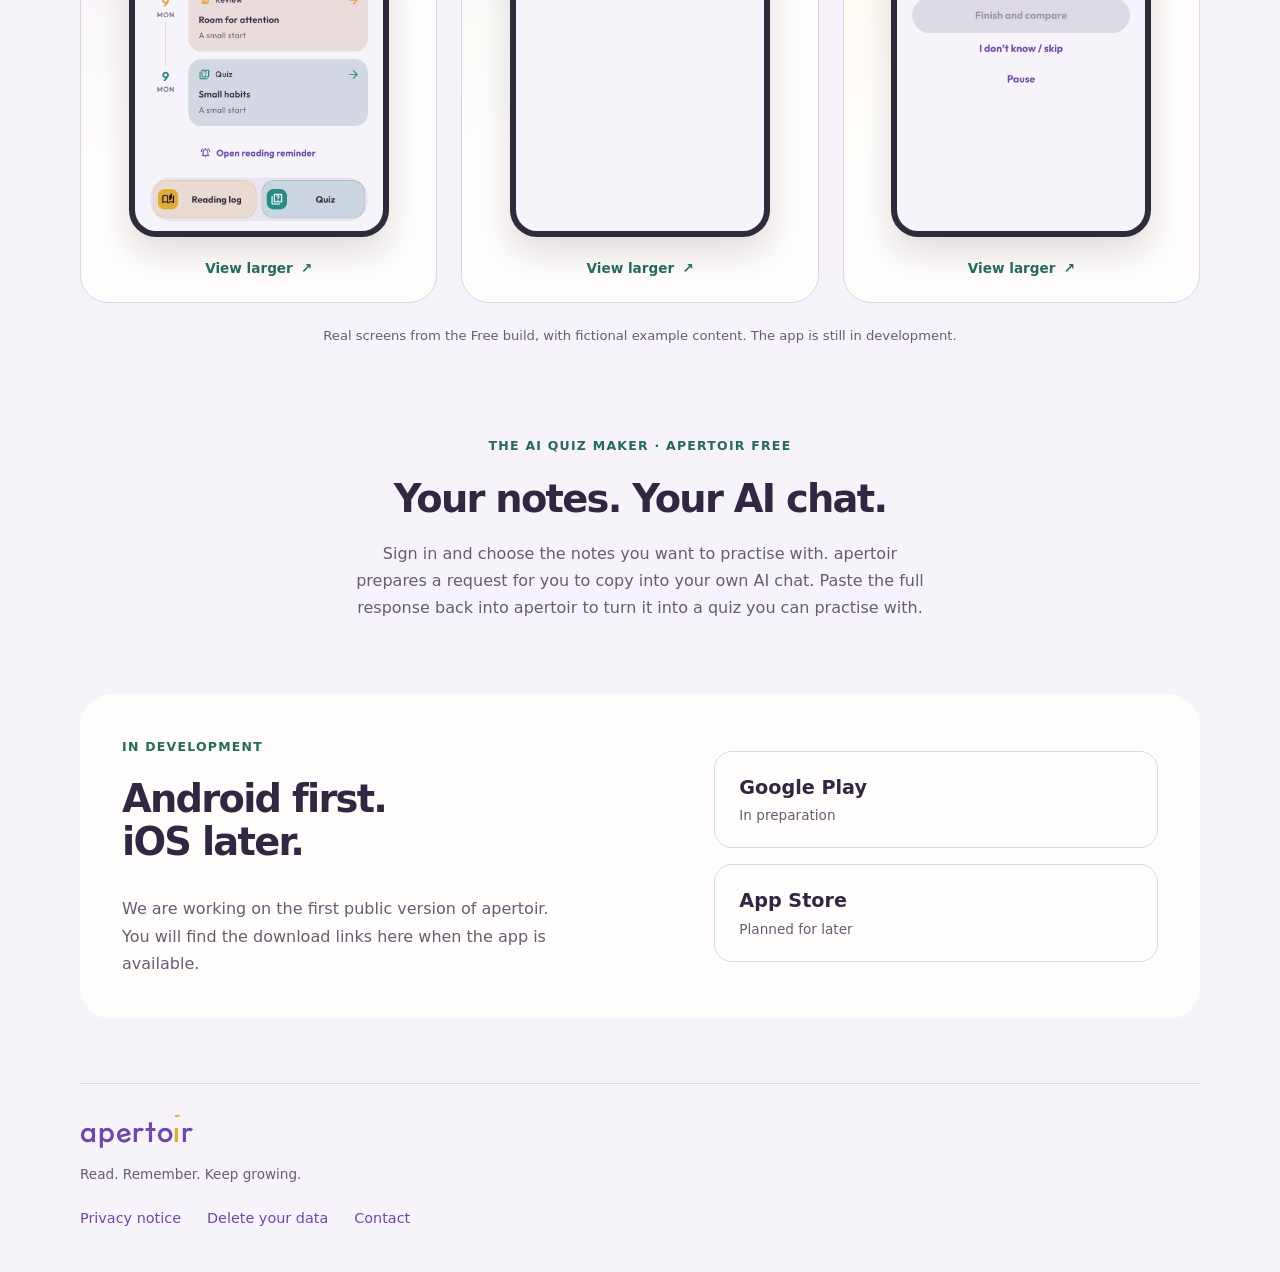
==== commit 370b0470: "Remove repeated feature copy and simplify AI explanation" ====
--- a/index.html
+++ b/index.html
@@ -9,13 +9,13 @@
   <link rel="icon" href="assets/icon.png" type="image/png">
   <script src="assets/theme.js?v=20261107"></script>
   <link rel="preload" href="assets/fonts/Outfit-VariableFont_wght.ttf" as="font" type="font/ttf" crossorigin>
-  <link rel="stylesheet" href="assets/style.css?v=20261108-centered">
+  <link rel="stylesheet" href="assets/style.css?v=20261108-concise">
 </head>
 <body>
   <a class="skip" href="#inhoud">Skip to content</a>
   <header class="site-header wrap">
     <a class="brand" href="./" aria-label="apertoir home"><img src="assets/icon.png" width="44" height="44" alt=""><span class="wordmark" role="img" aria-label="apertoir"><span aria-hidden="true" class="wordmark-letters"><span>a</span><span>p</span><span class="wordmark-e">e</span><span class="wordmark-r">r</span><span>t</span><span>o</span><span class="wordmark-i">ı</span><span class="wordmark-last">r</span></span></span></a>
-    <div class="header-actions"><nav aria-label="Main navigation"><a href="#in-beeld">App preview</a><a href="#werkwijze">How it works</a><a href="#ai-quizmaker">AI quiz maker</a><a href="privacy/">Privacy</a></nav><label class="theme-control" hidden><span class="sr-only">Appearance</span><svg width="18" height="18" viewBox="0 0 24 24" aria-hidden="true"><circle cx="12" cy="12" r="9" fill="none" stroke="currentColor" stroke-width="1.8"/><path d="M12 3a9 9 0 0 1 0 18Z" fill="currentColor"/></svg><select data-theme-select><option value="system">System</option><option value="light">Light</option><option value="dark">Dark</option></select></label></div>
+    <div class="header-actions"><nav aria-label="Main navigation"><a href="#in-beeld">App preview</a><a href="#ai-quizmaker">AI quiz maker</a><a href="privacy/">Privacy</a></nav><label class="theme-control" hidden><span class="sr-only">Appearance</span><svg width="18" height="18" viewBox="0 0 24 24" aria-hidden="true"><circle cx="12" cy="12" r="9" fill="none" stroke="currentColor" stroke-width="1.8"/><path d="M12 3a9 9 0 0 1 0 18Z" fill="currentColor"/></svg><select data-theme-select><option value="system">System</option><option value="light">Light</option><option value="dark">Dark</option></select></label></div>
   </header>
   <main id="inhoud">
     <section class="hero wrap" aria-labelledby="hero-title">
@@ -62,30 +62,11 @@
       </div>
       <p class="screens-note">Real screens from the Free build, with fictional example content. The app is still in development.</p>
     </section>
-    <section class="features wrap" id="werkwijze" aria-labelledby="method-title">
-      <p class="eyebrow">From reading to recall</p>
-      <h2 id="method-title">A gentle rhythm, your way.</h2>
-      <div class="feature-grid">
-        <article><span class="step">01 · Reading rhythm</span><h3>Make room for it.</h3><p>Plan time to read and find your reading sessions, reviews and quizzes in one overview.</p></article>
-        <article><span class="step">02 · Reading log</span><h3>Start with your own thoughts.</h3><p>Capture what you remember. Check and add to it with highlights from your book or e-reader.</p></article>
-        <article><span class="step">03 · Quiz</span><h3>Recall it again later.</h3><p>Practise with questions based on your saved reading notes. In Free, create them through your own AI chat by copying a request and importing the response.</p></article>
-      </div>
-    </section>
     <section class="quiz-maker wrap" id="ai-quizmaker" aria-labelledby="quiz-maker-title">
-      <div class="quiz-maker-intro">
-        <p class="eyebrow">The AI quiz maker · apertoir Free</p>
-        <h2 id="quiz-maker-title">Your thoughts.<br>New questions.</h2>
-        <p>What do you remember from your reading? Create a quiz from your own brain dump and reading notes. In Free, you use your own AI chat to do this.</p>
-      </div>
-      <ol class="quiz-maker-steps">
-        <li><span class="step" aria-hidden="true">01 · Choose your notes</span><h3>Start with what stays with you.</h3><p>Choose the books you want to practise with. apertoir prepares a quiz request from your saved notes. Single words and short sentences work too, as long as they provide enough context together.</p></li>
-        <li><span class="step" aria-hidden="true">02 · Use your AI chat</span><h3>Copy your request. Get questions.</h3><p>Copy the quiz request into your own AI chat. Then bring the full response back to apertoir with ‘Paste and import’. The app checks the format and source quotes before you begin.</p></li>
-        <li><span class="step" aria-hidden="true">03 · Practise and reflect</span><h3>Recall it in your own words.</h3><p>Answer the questions in apertoir. Compare with the example answer and your source note, then assess what you remember. Schedule questions you want to practise again for later.</p></li>
-      </ol>
-      <div class="quiz-maker-details">
-        <p><strong>Make room for new material.</strong> apertoir keeps track of the passages already used for questions and skips them for a new quiz. A repeat quiz deliberately revisits the earlier source. The same topic may still appear in other notes.</p>
-        <p><strong>You choose what to share.</strong> Sign in to apertoir to use the AI chat feature. The request includes text from your selected notes; pasting it shares that text with your chosen AI service. You can view existing quizzes and practise without AI as a guest. <a href="privacy/">Read more about your data.</a></p>
-        <p class="quiz-maker-note">AI answers can contain mistakes. Check them against your source note and your book.</p>
+      <div class="quiz-maker-intro" id="werkwijze">
+        <p class="eyebrow">The AI quiz maker &middot; apertoir Free</p>
+        <h2 id="quiz-maker-title">Your notes. Your AI chat.</h2>
+        <p>Sign in and choose the notes you want to practise with. apertoir prepares a request for you to copy into your own AI chat. Paste the full response back into apertoir to turn it into a quiz you can practise with.</p>
       </div>
     </section>
     <section class="availability wrap" id="beschikbaar" aria-labelledby="availability-title">
--- a/assets/style.css
+++ b/assets/style.css
@@ -1,8 +1,8 @@
 :root{color-scheme:light;--bg:#f6f3fa;--paper:#fffdfb;--ink:#302842;--muted:#655d72;--purple:#7048a8;--teal:#27685f;--gold:#efc65b;--line:#dcd5e5;--on-gold:#302842;--note-start:#e9e1f5;--note-end:#e7efeb;--note-line:#30284218;--wordmark-purple:#7048a8;--wordmark-gold:#e1a936}
 :root[data-theme="dark"]{color-scheme:dark;--bg:#15121f;--paper:#221d2f;--ink:#f0eaf7;--muted:#c2b8ce;--purple:#c3a0ee;--teal:#80d4c5;--line:#44394f;--note-start:#30263f;--note-end:#203b39;--note-line:#f0eaf726;--wordmark-purple:#ae88dd;--wordmark-gold:#efc65b}
 @media(prefers-color-scheme:dark){:root:not([data-theme]){color-scheme:dark;--bg:#15121f;--paper:#221d2f;--ink:#f0eaf7;--muted:#c2b8ce;--purple:#c3a0ee;--teal:#80d4c5;--line:#44394f;--note-start:#30263f;--note-end:#203b39;--note-line:#f0eaf726;--wordmark-purple:#ae88dd;--wordmark-gold:#efc65b}}
-*{box-sizing:border-box}html{scroll-behavior:smooth;scroll-padding-top:2rem}body{margin:0;background:var(--bg);color:var(--ink);font:1rem/1.7 system-ui,-apple-system,BlinkMacSystemFont,"Segoe UI",sans-serif}a{color:var(--purple);text-underline-offset:.25em}a:hover{text-decoration-thickness:2px}a:focus-visible,select:focus-visible{outline:3px solid var(--teal);outline-offset:5px;border-radius:4px}img{max-width:100%;height:auto}.wrap{width:min(1120px,calc(100% - 48px));margin-inline:auto}.skip{position:absolute;top:-100px;background:var(--paper);padding:12px;z-index:10}.skip:focus{top:8px}.site-header{display:flex;align-items:center;justify-content:space-between;gap:24px;padding-block:28px}.brand{display:inline-flex;align-items:center;gap:12px;color:var(--purple);font-size:1.65rem;font-weight:750;letter-spacing:-.06em;text-decoration:none}.brand img{width:44px;height:44px;border-radius:13px}nav{display:flex;gap:26px;flex-wrap:wrap}nav a{font-size:.9rem;text-decoration:none}h1,h2,h3,p{margin-top:0}h1,h2,h3{line-height:1.13;letter-spacing:-.045em}h1{font-size:clamp(2.7rem,5.8vw,4.8rem);font-weight:650;margin-bottom:26px}h1 em{font-style:normal;color:var(--purple)}h2{font-size:clamp(1.9rem,3vw,2.8rem);font-weight:620}h3{font-size:1.35rem;font-weight:650}.eyebrow{color:var(--teal);font-size:.78rem;font-weight:750;letter-spacing:.1em;text-transform:uppercase;margin-bottom:20px}.hero{display:grid;grid-template-columns:1.3fr 1fr;gap:72px;align-items:center;padding-block:60px 90px}.lead{font-size:1.16rem;color:var(--muted);max-width:38ch;margin-bottom:30px}.primary{display:inline-flex;align-items:center;gap:32px;background:var(--gold);border-radius:100px;padding:14px 23px;color:var(--on-gold);font-weight:650;text-decoration:none}.small{font-size:.85rem;color:var(--muted);max-width:40ch;margin:18px 0 0}.reading-note{background:linear-gradient(140deg,var(--note-start),var(--note-end));border-radius:38px;padding:32px 34px;box-shadow:0 20px 48px #3028420a}.note-top{display:flex;align-items:center;justify-content:space-between;gap:12px;color:var(--teal);font-size:.8rem}.sun{font-size:2.5rem;color:var(--teal)}.note-heading{font-size:3.3rem;line-height:1.08;letter-spacing:-.05em;font-weight:600;margin:24px 0 30px;color:var(--purple)}.note-line{display:flex;align-items:baseline;gap:18px;border-top:1px solid var(--note-line);padding:16px 0}.note-line span{font-size:.8rem;color:var(--teal)}.note-line p{margin:0}.note-footer{font-size:.78rem;color:var(--muted);margin:22px 0 0}.features{padding-block:30px 80px}.feature-grid{display:grid;grid-template-columns:repeat(3,1fr);gap:32px;margin-top:38px}.feature-grid article{border-top:1px solid var(--line);padding-top:24px}.feature-grid p{color:var(--muted);font-size:.95rem}.step{display:block;color:var(--teal);font-size:.8rem;font-weight:650;margin-bottom:20px}.availability{background:var(--paper);border-radius:32px;padding:42px;display:grid;grid-template-columns:1.2fr 1fr;gap:60px;align-items:center}.availability p:not(.eyebrow){color:var(--muted);max-width:45ch;margin-bottom:0}.store-list{display:grid;gap:16px}.store-status{border:1px solid var(--line);border-radius:18px;padding:20px 24px}.store-status span,.store-status strong{display:block}.store-status span{font-size:1.2rem;font-weight:650}.store-status strong{font-size:.85rem;color:var(--muted);font-weight:400}.site-footer{margin-top:64px;padding-block:30px 42px;border-top:1px solid var(--line);font-size:.85rem;color:var(--muted)}.brand-text{font-size:1.5rem;font-weight:750;letter-spacing:-.06em;color:var(--purple);margin-bottom:8px}.site-footer nav{margin-top:20px}.legal{max-width:780px;padding-block:40px}.legal h1{font-size:clamp(2rem,5vw,3.5rem)}.legal h2{font-size:1.45rem;letter-spacing:-.025em;margin-top:40px}.legal p,.legal li{overflow-wrap:anywhere}.legal li{margin-bottom:10px}.legal .notice{border-left:4px solid var(--gold);background:var(--paper);padding:20px 24px;border-radius:0 16px 16px 0}.legal .meta{color:var(--muted);font-size:.9rem}.legal nav{padding-block:16px;border-bottom:1px solid var(--line)}.legal a{overflow-wrap:anywhere}.language-section{border-top:1px solid var(--line);margin-top:56px;padding-top:36px}
-@media(max-width:760px){.wrap{width:calc(100% - 36px)}.site-header{padding-block:20px}.site-header nav{gap:14px}.hero{grid-template-columns:1fr;gap:36px;padding-block:30px 50px}.reading-note{max-width:480px;width:100%;padding:28px}.note-heading{font-size:2.8rem}.feature-grid{grid-template-columns:1fr;gap:18px}.features{padding-bottom:44px}.availability{grid-template-columns:1fr;padding:28px;gap:28px}.site-footer{margin-top:40px}.brand{font-size:1.4rem}.brand img{width:36px;height:36px}.legal{padding-block:26px}}
+*{box-sizing:border-box}html{scroll-behavior:smooth;scroll-padding-top:2rem}body{margin:0;background:var(--bg);color:var(--ink);font:1rem/1.7 system-ui,-apple-system,BlinkMacSystemFont,"Segoe UI",sans-serif}a{color:var(--purple);text-underline-offset:.25em}a:hover{text-decoration-thickness:2px}a:focus-visible,select:focus-visible{outline:3px solid var(--teal);outline-offset:5px;border-radius:4px}img{max-width:100%;height:auto}.wrap{width:min(1120px,calc(100% - 48px));margin-inline:auto}.skip{position:absolute;top:-100px;background:var(--paper);padding:12px;z-index:10}.skip:focus{top:8px}.site-header{display:flex;align-items:center;justify-content:space-between;gap:24px;padding-block:28px}.brand{display:inline-flex;align-items:center;gap:12px;color:var(--purple);font-size:1.65rem;font-weight:750;letter-spacing:-.06em;text-decoration:none}.brand img{width:44px;height:44px;border-radius:13px}nav{display:flex;gap:26px;flex-wrap:wrap}nav a{font-size:.9rem;text-decoration:none}h1,h2,h3,p{margin-top:0}h1,h2,h3{line-height:1.13;letter-spacing:-.045em}h1{font-size:clamp(2.7rem,5.8vw,4.8rem);font-weight:650;margin-bottom:26px}h1 em{font-style:normal;color:var(--purple)}h2{font-size:clamp(1.9rem,3vw,2.8rem);font-weight:620}h3{font-size:1.35rem;font-weight:650}.eyebrow{color:var(--teal);font-size:.78rem;font-weight:750;letter-spacing:.1em;text-transform:uppercase;margin-bottom:20px}.hero{display:grid;grid-template-columns:1.3fr 1fr;gap:72px;align-items:center;padding-block:60px 90px}.lead{font-size:1.16rem;color:var(--muted);max-width:38ch;margin-bottom:30px}.primary{display:inline-flex;align-items:center;gap:32px;background:var(--gold);border-radius:100px;padding:14px 23px;color:var(--on-gold);font-weight:650;text-decoration:none}.small{font-size:.85rem;color:var(--muted);max-width:40ch;margin:18px 0 0}.reading-note{background:linear-gradient(140deg,var(--note-start),var(--note-end));border-radius:38px;padding:32px 34px;box-shadow:0 20px 48px #3028420a}.note-top{display:flex;align-items:center;justify-content:space-between;gap:12px;color:var(--teal);font-size:.8rem}.sun{font-size:2.5rem;color:var(--teal)}.note-heading{font-size:3.3rem;line-height:1.08;letter-spacing:-.05em;font-weight:600;margin:24px 0 30px;color:var(--purple)}.note-line{display:flex;align-items:baseline;gap:18px;border-top:1px solid var(--note-line);padding:16px 0}.note-line span{font-size:.8rem;color:var(--teal)}.note-line p{margin:0}.note-footer{font-size:.78rem;color:var(--muted);margin:22px 0 0}.step{display:block;color:var(--teal);font-size:.8rem;font-weight:650;margin-bottom:20px}.availability{background:var(--paper);border-radius:32px;padding:42px;display:grid;grid-template-columns:1.2fr 1fr;gap:60px;align-items:center}.availability p:not(.eyebrow){color:var(--muted);max-width:45ch;margin-bottom:0}.store-list{display:grid;gap:16px}.store-status{border:1px solid var(--line);border-radius:18px;padding:20px 24px}.store-status span,.store-status strong{display:block}.store-status span{font-size:1.2rem;font-weight:650}.store-status strong{font-size:.85rem;color:var(--muted);font-weight:400}.site-footer{margin-top:64px;padding-block:30px 42px;border-top:1px solid var(--line);font-size:.85rem;color:var(--muted)}.brand-text{font-size:1.5rem;font-weight:750;letter-spacing:-.06em;color:var(--purple);margin-bottom:8px}.site-footer nav{margin-top:20px}.legal{max-width:780px;padding-block:40px}.legal h1{font-size:clamp(2rem,5vw,3.5rem)}.legal h2{font-size:1.45rem;letter-spacing:-.025em;margin-top:40px}.legal p,.legal li{overflow-wrap:anywhere}.legal li{margin-bottom:10px}.legal .notice{border-left:4px solid var(--gold);background:var(--paper);padding:20px 24px;border-radius:0 16px 16px 0}.legal .meta{color:var(--muted);font-size:.9rem}.legal nav{padding-block:16px;border-bottom:1px solid var(--line)}.legal a{overflow-wrap:anywhere}.language-section{border-top:1px solid var(--line);margin-top:56px;padding-top:36px}
+@media(max-width:760px){.wrap{width:calc(100% - 36px)}.site-header{padding-block:20px}.site-header nav{gap:14px}.hero{grid-template-columns:1fr;gap:36px;padding-block:30px 50px}.reading-note{max-width:480px;width:100%;padding:28px}.note-heading{font-size:2.8rem}.availability{grid-template-columns:1fr;padding:28px;gap:28px}.site-footer{margin-top:40px}.brand{font-size:1.4rem}.brand img{width:36px;height:36px}.legal{padding-block:26px}}
 @media(prefers-reduced-motion:reduce){html{scroll-behavior:auto}}
 @media print{body{background:white;color:black}.site-header,.site-footer,.skip{display:none}.wrap{width:100%}.legal{max-width:none}.legal .notice{border:1px solid #999}a{color:inherit}}
 
@@ -31,6 +31,6 @@
 @media(prefers-reduced-motion:reduce){.phone-frame{transition:none}.screen-link:hover .phone-frame{transform:none}}
 @media print{.screen-viewer{display:none}.screen-gallery{grid-template-columns:repeat(3,1fr)}.screen-enlarge{display:none}}
 
-/* Explain the Free quiz workflow alongside the real app screenshots. */
-.quiz-maker{scroll-margin-top:24px;padding-block:0 72px}.quiz-maker-intro{max-width:680px}.quiz-maker-intro h2{margin-bottom:20px}.quiz-maker-intro>p:last-child{max-width:56ch;color:var(--muted);margin-bottom:0}.quiz-maker-steps{list-style:none;padding:0;margin:32px 0;display:grid;grid-template-columns:repeat(3,minmax(0,1fr));gap:24px}.quiz-maker-steps li{padding:28px;border:1px solid var(--line);border-radius:24px;background:var(--paper)}.quiz-maker-steps .step{margin-bottom:16px}.quiz-maker-steps h3{margin-bottom:14px}.quiz-maker-steps p{margin:0;color:var(--muted);font-size:.95rem}.quiz-maker-details{max-width:74ch}.quiz-maker-details p{color:var(--muted);margin-bottom:16px}.quiz-maker-details strong{color:var(--ink);font-weight:650}.quiz-maker-details .quiz-maker-note{font-size:.85rem;margin-bottom:0;padding-left:16px;border-left:3px solid var(--gold)}
-@media(max-width:760px){.quiz-maker{padding-bottom:44px}.quiz-maker-steps{grid-template-columns:1fr;gap:16px;margin-block:24px}.quiz-maker-steps li{padding:24px}}
+/* The gallery explains the app; this adds only the external AI-chat step. */
+.quiz-maker{scroll-margin-top:24px;padding-block:0 72px}.quiz-maker-intro{max-width:680px;margin-inline:auto;text-align:center;scroll-margin-top:24px}.quiz-maker-intro h2{margin-bottom:20px}.quiz-maker-intro>p:last-child{max-width:56ch;color:var(--muted);margin:0 auto}
+@media(max-width:760px){.quiz-maker{padding-bottom:44px}}
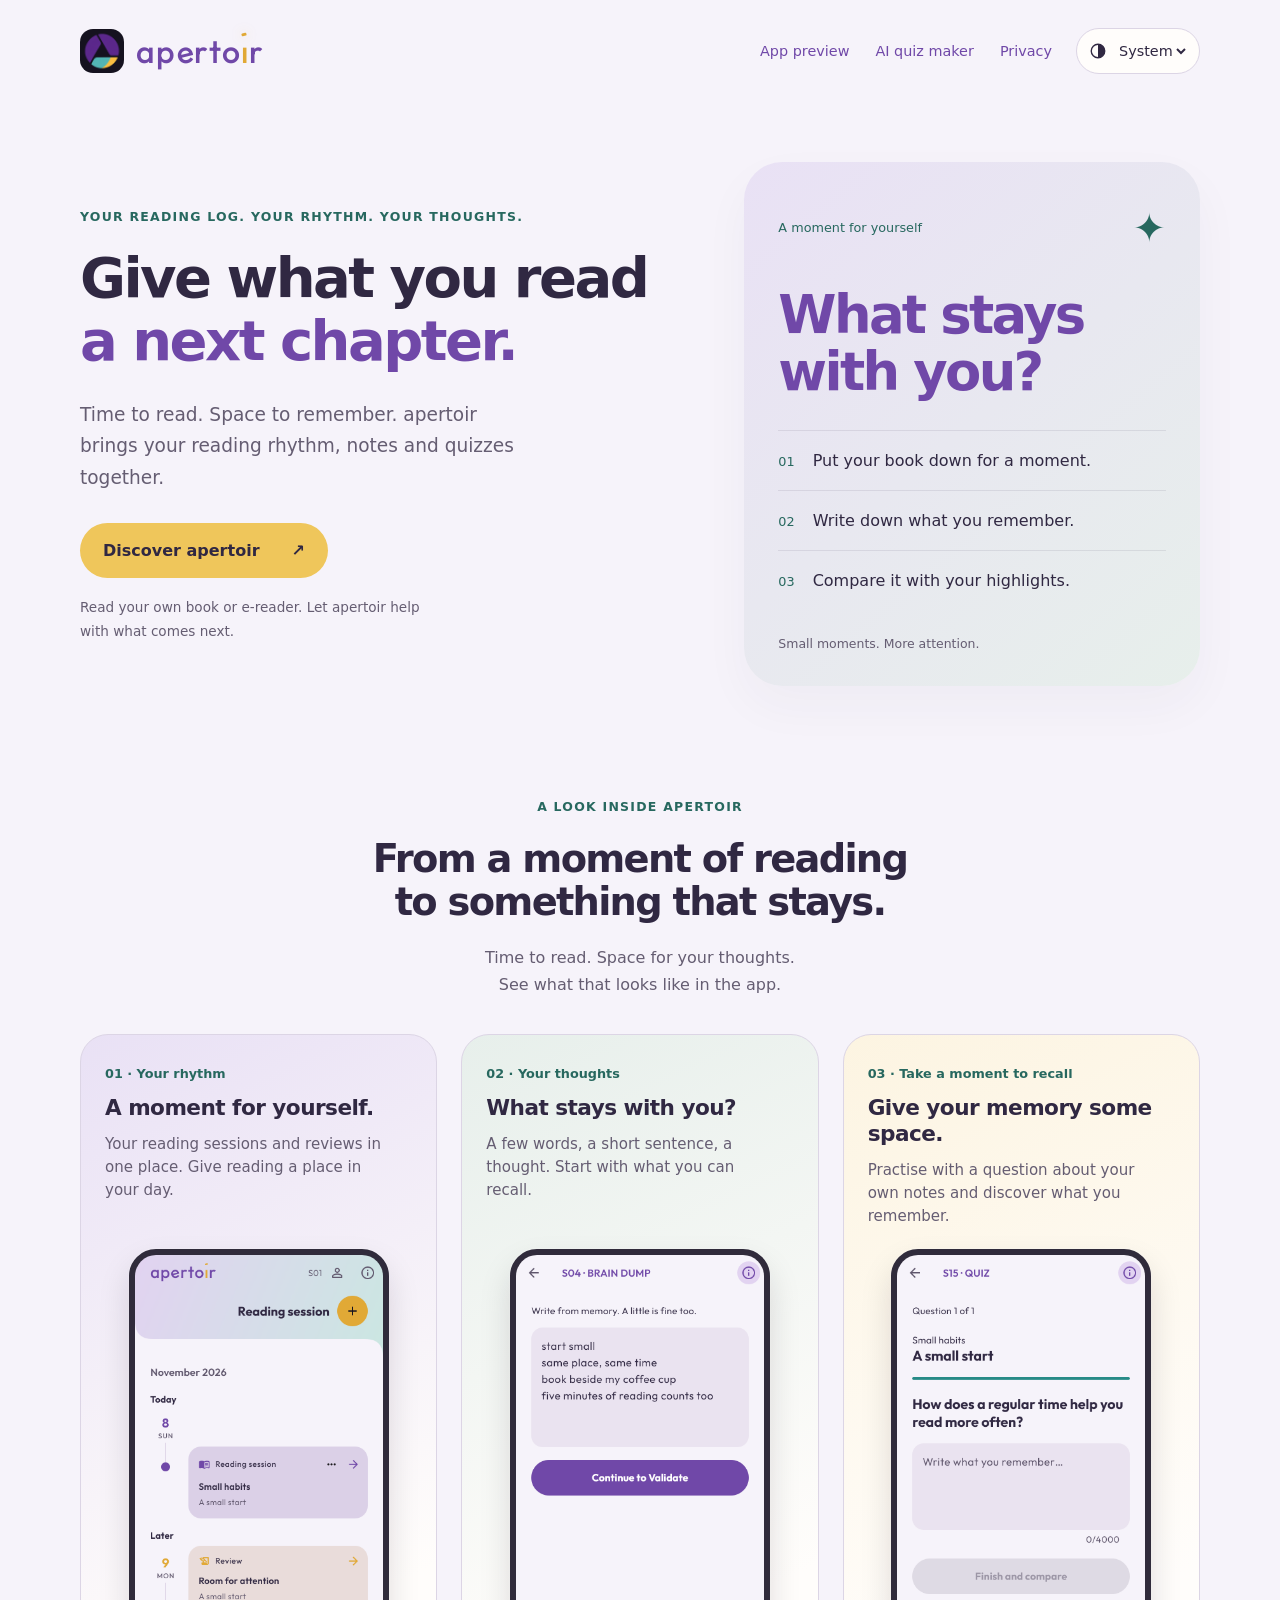
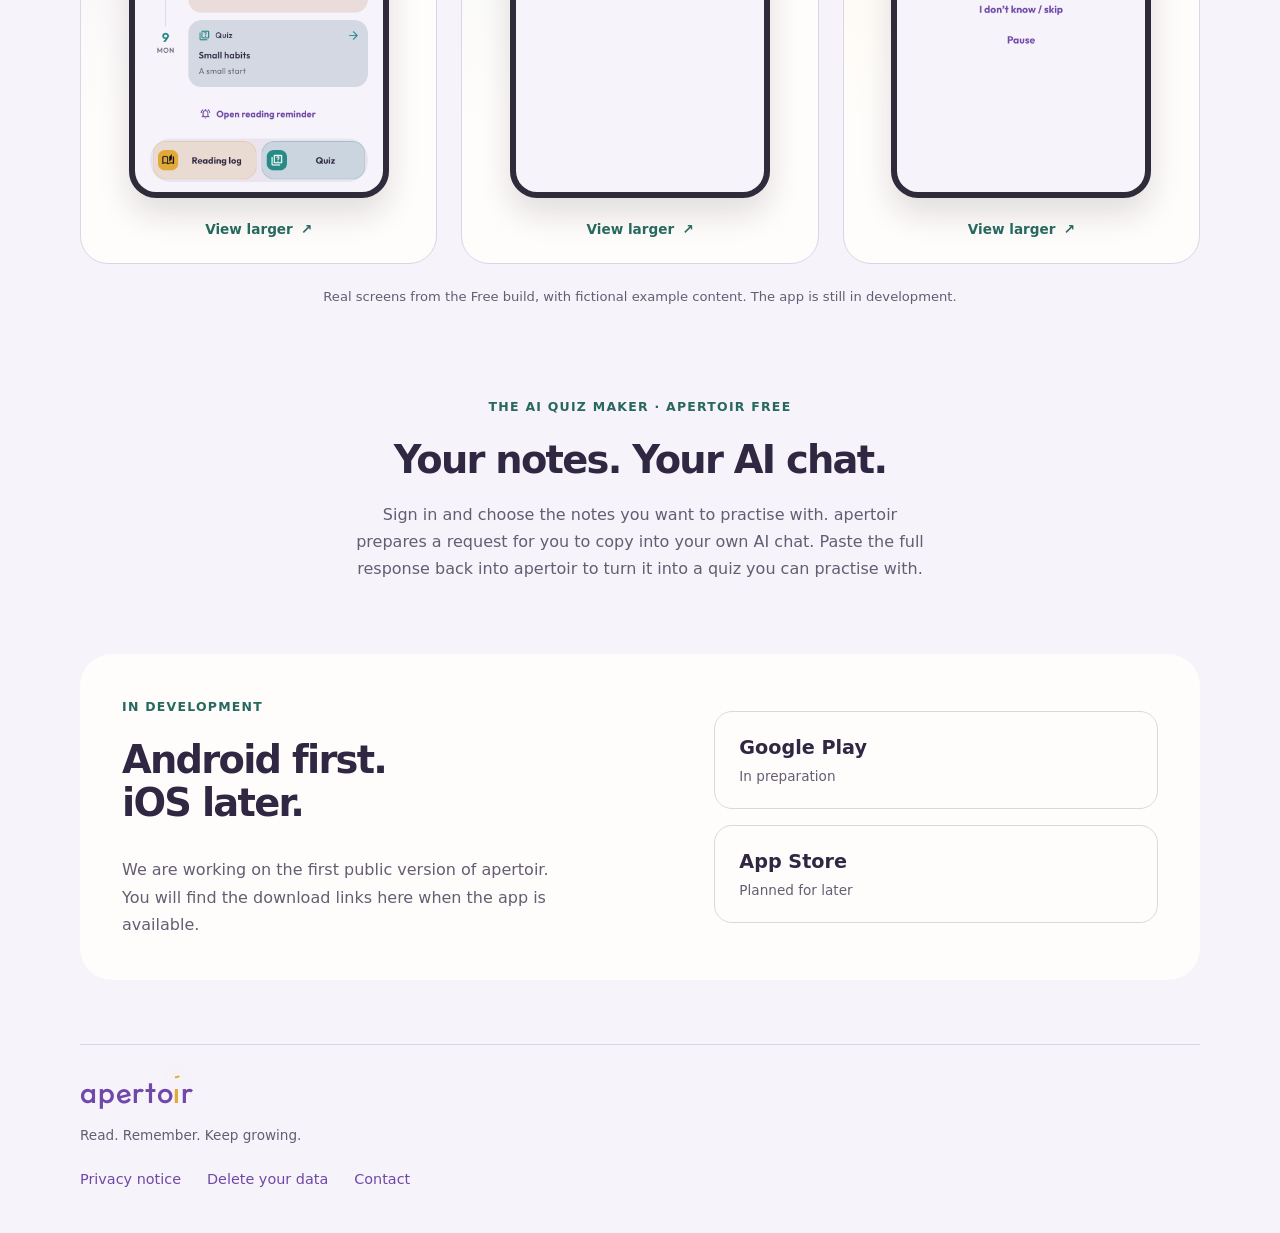
==== commit 8d9a28b0: "Keep hero headline in two balanced phrases" ====
--- a/index.html
+++ b/index.html
@@ -9,7 +9,7 @@
   <link rel="icon" href="assets/icon.png" type="image/png">
   <script src="assets/theme.js?v=20261107"></script>
   <link rel="preload" href="assets/fonts/Outfit-VariableFont_wght.ttf" as="font" type="font/ttf" crossorigin>
-  <link rel="stylesheet" href="assets/style.css?v=20261108-concise">
+  <link rel="stylesheet" href="assets/style.css?v=20261109-hero">
 </head>
 <body>
   <a class="skip" href="#inhoud">Skip to content</a>
@@ -21,7 +21,7 @@
     <section class="hero wrap" aria-labelledby="hero-title">
       <div class="hero-copy">
         <p class="eyebrow">Your reading log. Your rhythm. Your thoughts.</p>
-        <h1 id="hero-title">Give what you read<br><em>a next chapter.</em></h1>
+        <h1 id="hero-title"><span>Give what you read</span> <em>a next chapter.</em></h1>
         <p class="lead">Time to read. Space to remember. apertoir brings your reading rhythm, notes and quizzes together.</p>
         <a class="primary" href="#beschikbaar">Discover apertoir <span aria-hidden="true">↗</span></a>
         <p class="small">Read your own book or e-reader. Let apertoir help with what comes next.</p>
--- a/assets/style.css
+++ b/assets/style.css
@@ -34,3 +34,8 @@
 /* The gallery explains the app; this adds only the external AI-chat step. */
 .quiz-maker{scroll-margin-top:24px;padding-block:0 72px}.quiz-maker-intro{max-width:680px;margin-inline:auto;text-align:center;scroll-margin-top:24px}.quiz-maker-intro h2{margin-bottom:20px}.quiz-maker-intro>p:last-child{max-width:56ch;color:var(--muted);margin:0 auto}
 @media(max-width:760px){.quiz-maker{padding-bottom:44px}}
+
+/* Keep the hero in two complete phrases at every column width. */
+.hero-copy{min-width:0;container-type:inline-size}
+.hero-copy h1{font-size:clamp(1.7rem,9.5cqi,3.5rem);line-height:1.12;text-wrap:balance}
+.hero-copy h1>span,.hero-copy h1>em{display:block}
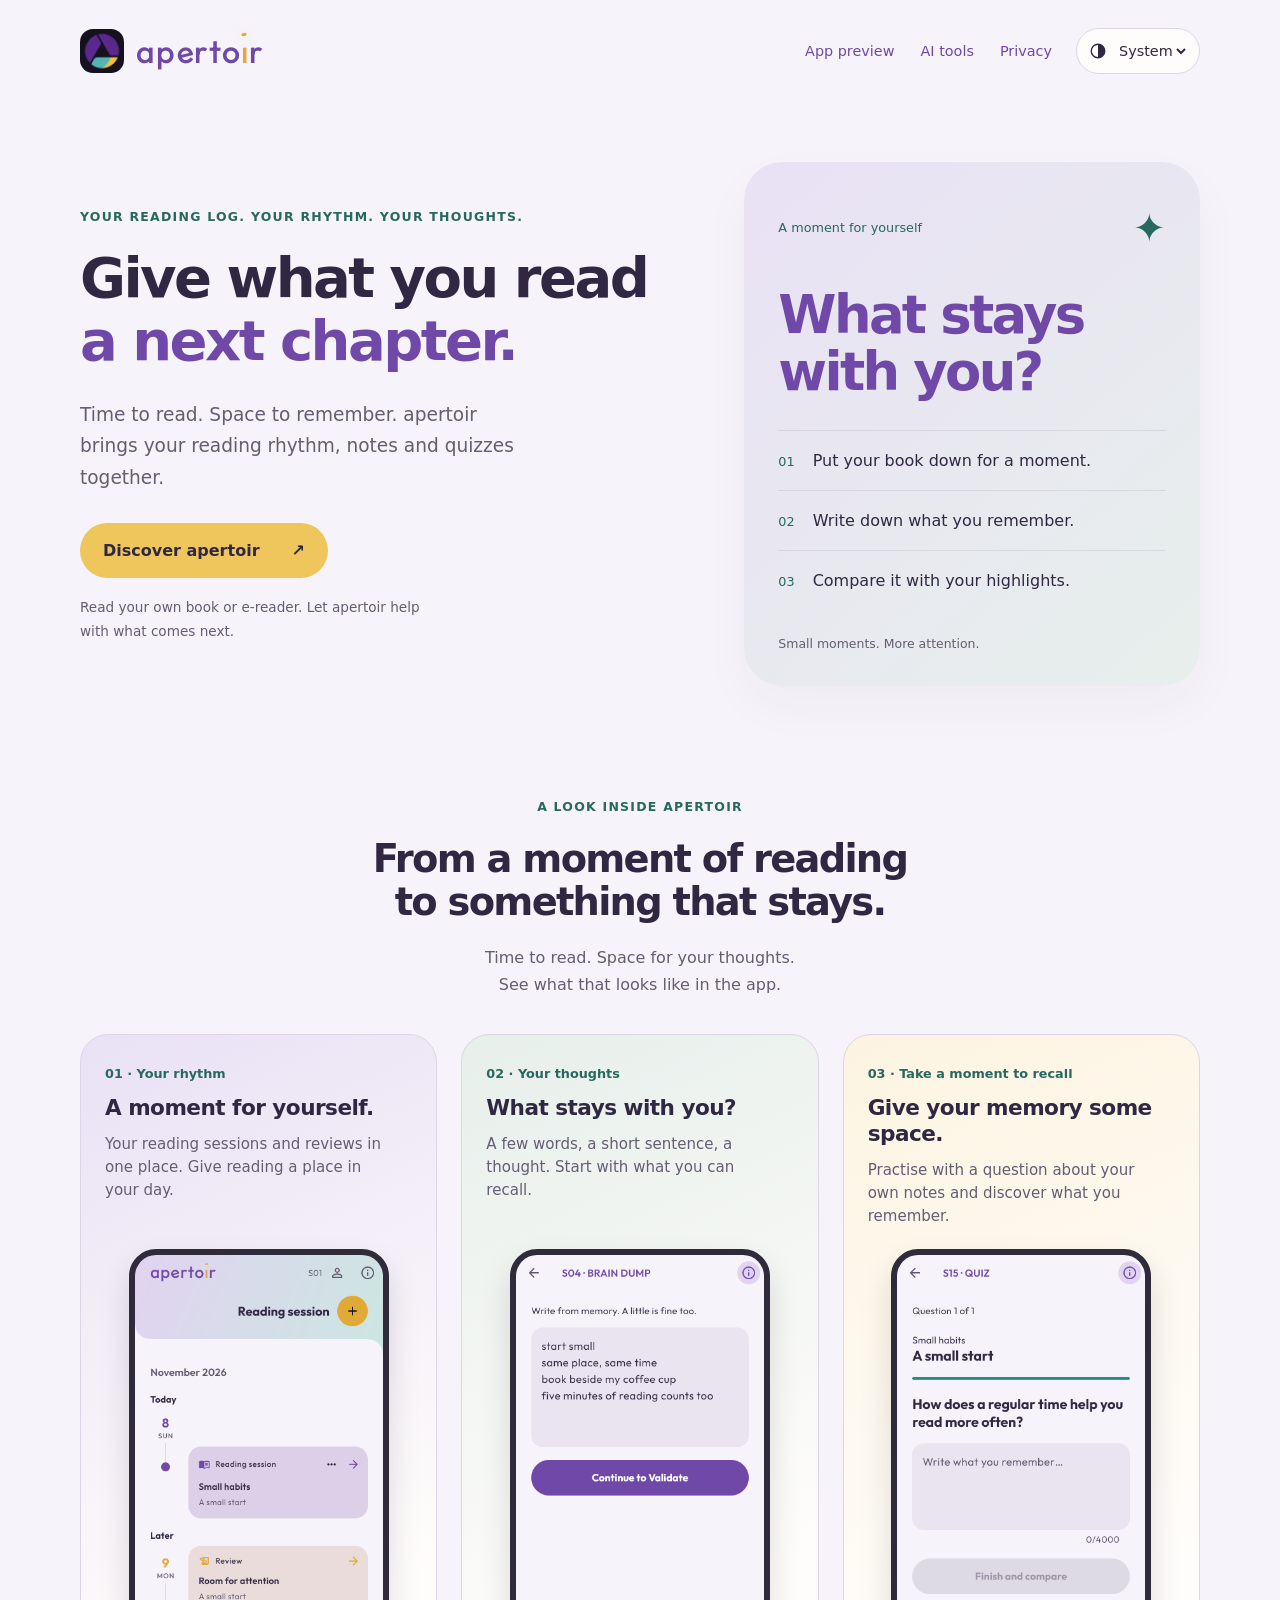
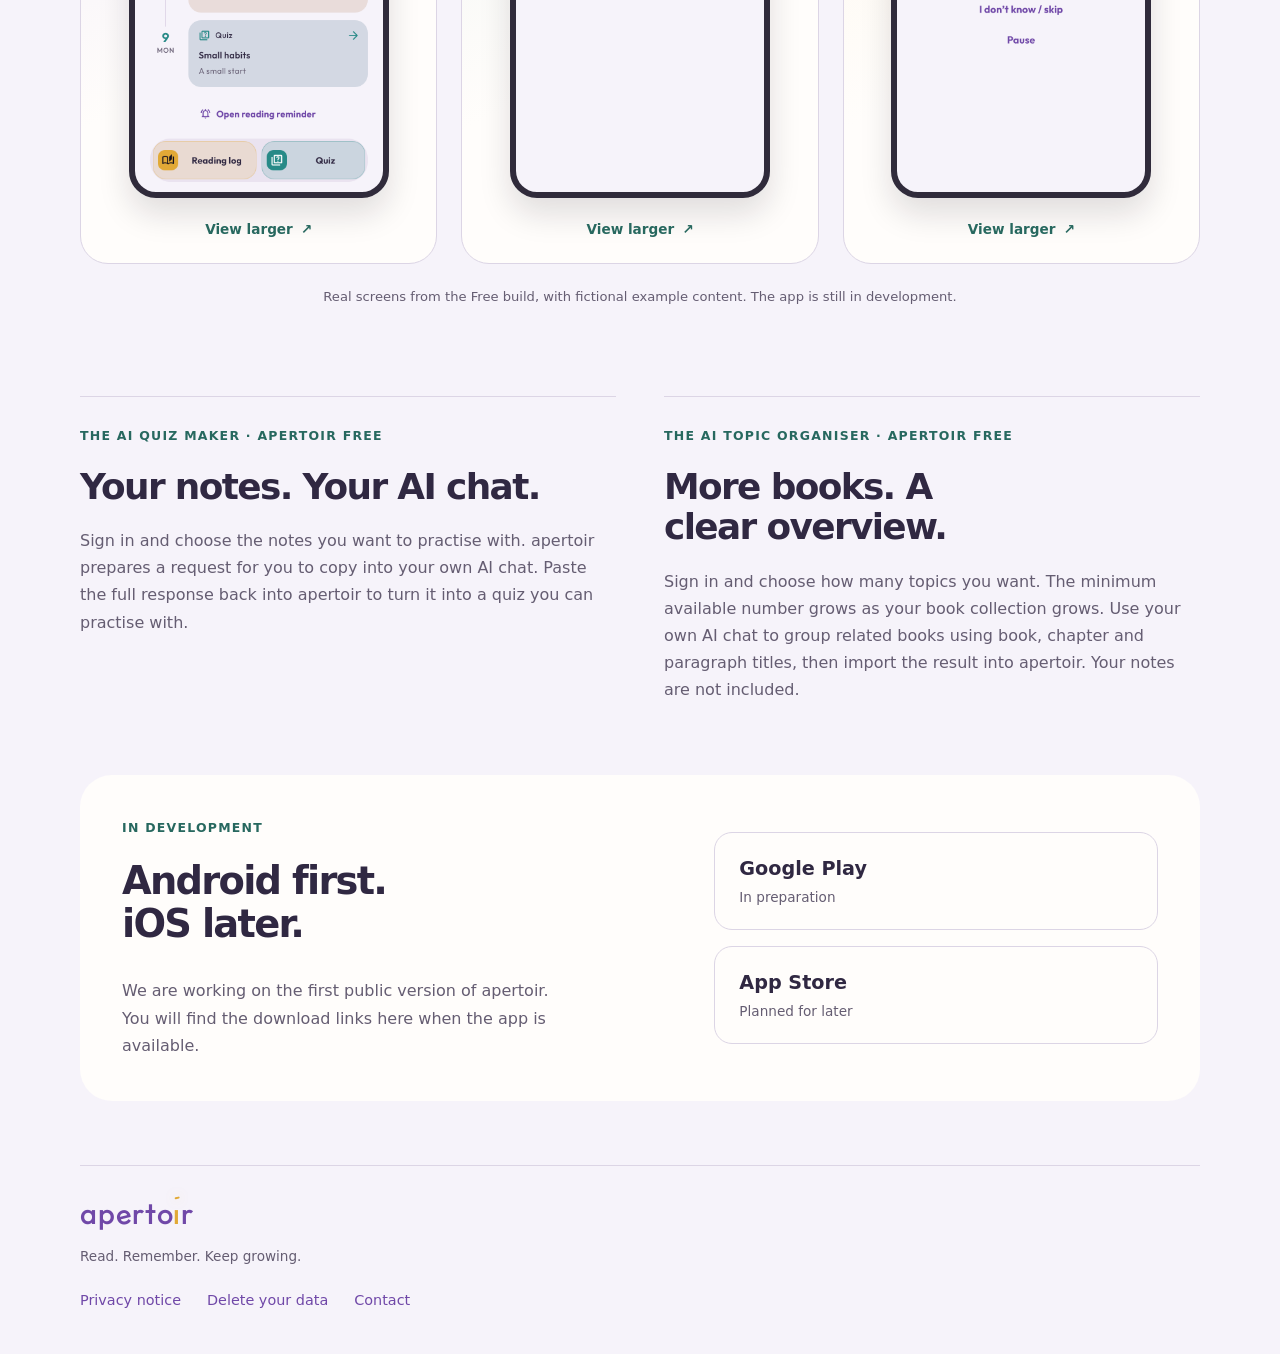
==== commit 3e056dad: "Explain AI topic organisation alongside the quiz maker" ====
--- a/index.html
+++ b/index.html
@@ -9,13 +9,13 @@
   <link rel="icon" href="assets/icon.png" type="image/png">
   <script src="assets/theme.js?v=20261107"></script>
   <link rel="preload" href="assets/fonts/Outfit-VariableFont_wght.ttf" as="font" type="font/ttf" crossorigin>
-  <link rel="stylesheet" href="assets/style.css?v=20261109-hero">
+  <link rel="stylesheet" href="assets/style.css?v=20261109-ai-tools">
 </head>
 <body>
   <a class="skip" href="#inhoud">Skip to content</a>
   <header class="site-header wrap">
     <a class="brand" href="./" aria-label="apertoir home"><img src="assets/icon.png" width="44" height="44" alt=""><span class="wordmark" role="img" aria-label="apertoir"><span aria-hidden="true" class="wordmark-letters"><span>a</span><span>p</span><span class="wordmark-e">e</span><span class="wordmark-r">r</span><span>t</span><span>o</span><span class="wordmark-i">ı</span><span class="wordmark-last">r</span></span></span></a>
-    <div class="header-actions"><nav aria-label="Main navigation"><a href="#in-beeld">App preview</a><a href="#ai-quizmaker">AI quiz maker</a><a href="privacy/">Privacy</a></nav><label class="theme-control" hidden><span class="sr-only">Appearance</span><svg width="18" height="18" viewBox="0 0 24 24" aria-hidden="true"><circle cx="12" cy="12" r="9" fill="none" stroke="currentColor" stroke-width="1.8"/><path d="M12 3a9 9 0 0 1 0 18Z" fill="currentColor"/></svg><select data-theme-select><option value="system">System</option><option value="light">Light</option><option value="dark">Dark</option></select></label></div>
+    <div class="header-actions"><nav aria-label="Main navigation"><a href="#in-beeld">App preview</a><a href="#ai-tools">AI tools</a><a href="privacy/">Privacy</a></nav><label class="theme-control" hidden><span class="sr-only">Appearance</span><svg width="18" height="18" viewBox="0 0 24 24" aria-hidden="true"><circle cx="12" cy="12" r="9" fill="none" stroke="currentColor" stroke-width="1.8"/><path d="M12 3a9 9 0 0 1 0 18Z" fill="currentColor"/></svg><select data-theme-select><option value="system">System</option><option value="light">Light</option><option value="dark">Dark</option></select></label></div>
   </header>
   <main id="inhoud">
     <section class="hero wrap" aria-labelledby="hero-title">
@@ -62,13 +62,22 @@
       </div>
       <p class="screens-note">Real screens from the Free build, with fictional example content. The app is still in development.</p>
     </section>
-    <section class="quiz-maker wrap" id="ai-quizmaker" aria-labelledby="quiz-maker-title">
-      <div class="quiz-maker-intro" id="werkwijze">
-        <p class="eyebrow">The AI quiz maker &middot; apertoir Free</p>
-        <h2 id="quiz-maker-title">Your notes. Your AI chat.</h2>
-        <p>Sign in and choose the notes you want to practise with. apertoir prepares a request for you to copy into your own AI chat. Paste the full response back into apertoir to turn it into a quiz you can practise with.</p>
-      </div>
-    </section>
+    <div class="ai-tools wrap" id="ai-tools">
+      <section class="quiz-maker" id="ai-quizmaker" aria-labelledby="quiz-maker-title">
+        <div class="quiz-maker-intro" id="werkwijze">
+          <p class="eyebrow">The AI quiz maker &middot; apertoir Free</p>
+          <h2 id="quiz-maker-title">Your notes. Your AI chat.</h2>
+          <p>Sign in and choose the notes you want to practise with. apertoir prepares a request for you to copy into your own AI chat. Paste the full response back into apertoir to turn it into a quiz you can practise with.</p>
+        </div>
+      </section>
+      <section class="quiz-maker" id="ai-topic-organiser" aria-labelledby="topic-organiser-title">
+        <div class="quiz-maker-intro">
+          <p class="eyebrow">The AI topic organiser &middot; apertoir Free</p>
+          <h2 id="topic-organiser-title">More books. A clear overview.</h2>
+          <p>Sign in and choose how many topics you want. The minimum available number grows as your book collection grows. Use your own AI chat to group related books using book, chapter and paragraph titles, then import the result into apertoir. Your notes are not included.</p>
+        </div>
+      </section>
+    </div>
     <section class="availability wrap" id="beschikbaar" aria-labelledby="availability-title">
       <div><p class="eyebrow">In development</p><h2 id="availability-title">Android first.<br>iOS later.</h2><p>We are working on the first public version of apertoir. You will find the download links here when the app is available.</p></div>
       <div class="store-list" aria-label="Availability">
--- a/assets/style.css
+++ b/assets/style.css
@@ -31,9 +31,11 @@
 @media(prefers-reduced-motion:reduce){.phone-frame{transition:none}.screen-link:hover .phone-frame{transform:none}}
 @media print{.screen-viewer{display:none}.screen-gallery{grid-template-columns:repeat(3,1fr)}.screen-enlarge{display:none}}
 
-/* The gallery explains the app; this adds only the external AI-chat step. */
-.quiz-maker{scroll-margin-top:24px;padding-block:0 72px}.quiz-maker-intro{max-width:680px;margin-inline:auto;text-align:center;scroll-margin-top:24px}.quiz-maker-intro h2{margin-bottom:20px}.quiz-maker-intro>p:last-child{max-width:56ch;color:var(--muted);margin:0 auto}
-@media(max-width:760px){.quiz-maker{padding-bottom:44px}}
+/* Complement the app gallery with the two optional AI-chat features. */
+.ai-tools{display:grid;grid-template-columns:repeat(2,minmax(0,1fr));gap:48px;padding-bottom:72px;scroll-margin-top:24px}
+.quiz-maker{min-width:0;border-top:1px solid var(--line);padding-top:28px;scroll-margin-top:24px}
+.quiz-maker-intro{scroll-margin-top:24px}.quiz-maker-intro h2{font-size:clamp(1.8rem,2.8vw,2.4rem);text-wrap:balance;margin-bottom:20px}.quiz-maker-intro>p:last-child{max-width:56ch;color:var(--muted);margin-bottom:0}
+@media(max-width:760px){.ai-tools{grid-template-columns:1fr;gap:32px;padding-bottom:44px}.quiz-maker{padding-top:24px}}
 
 /* Keep the hero in two complete phrases at every column width. */
 .hero-copy{min-width:0;container-type:inline-size}
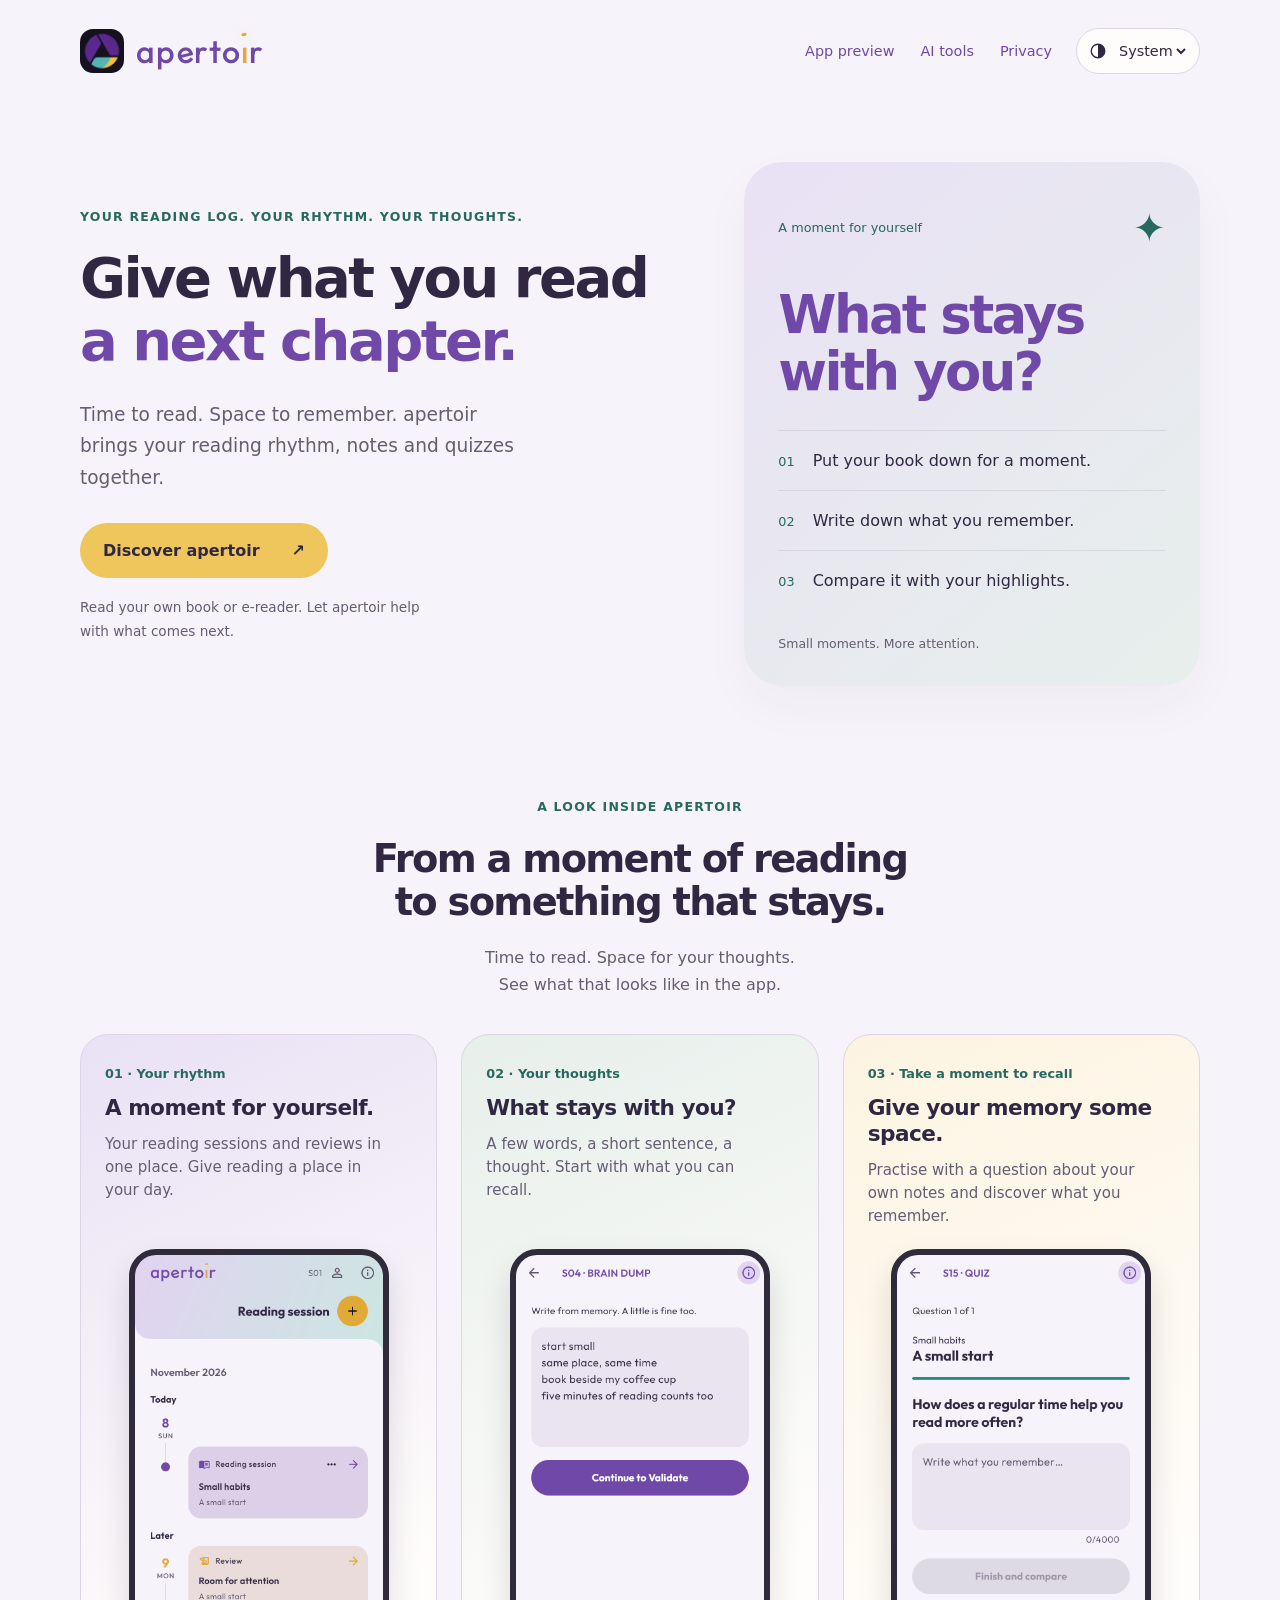
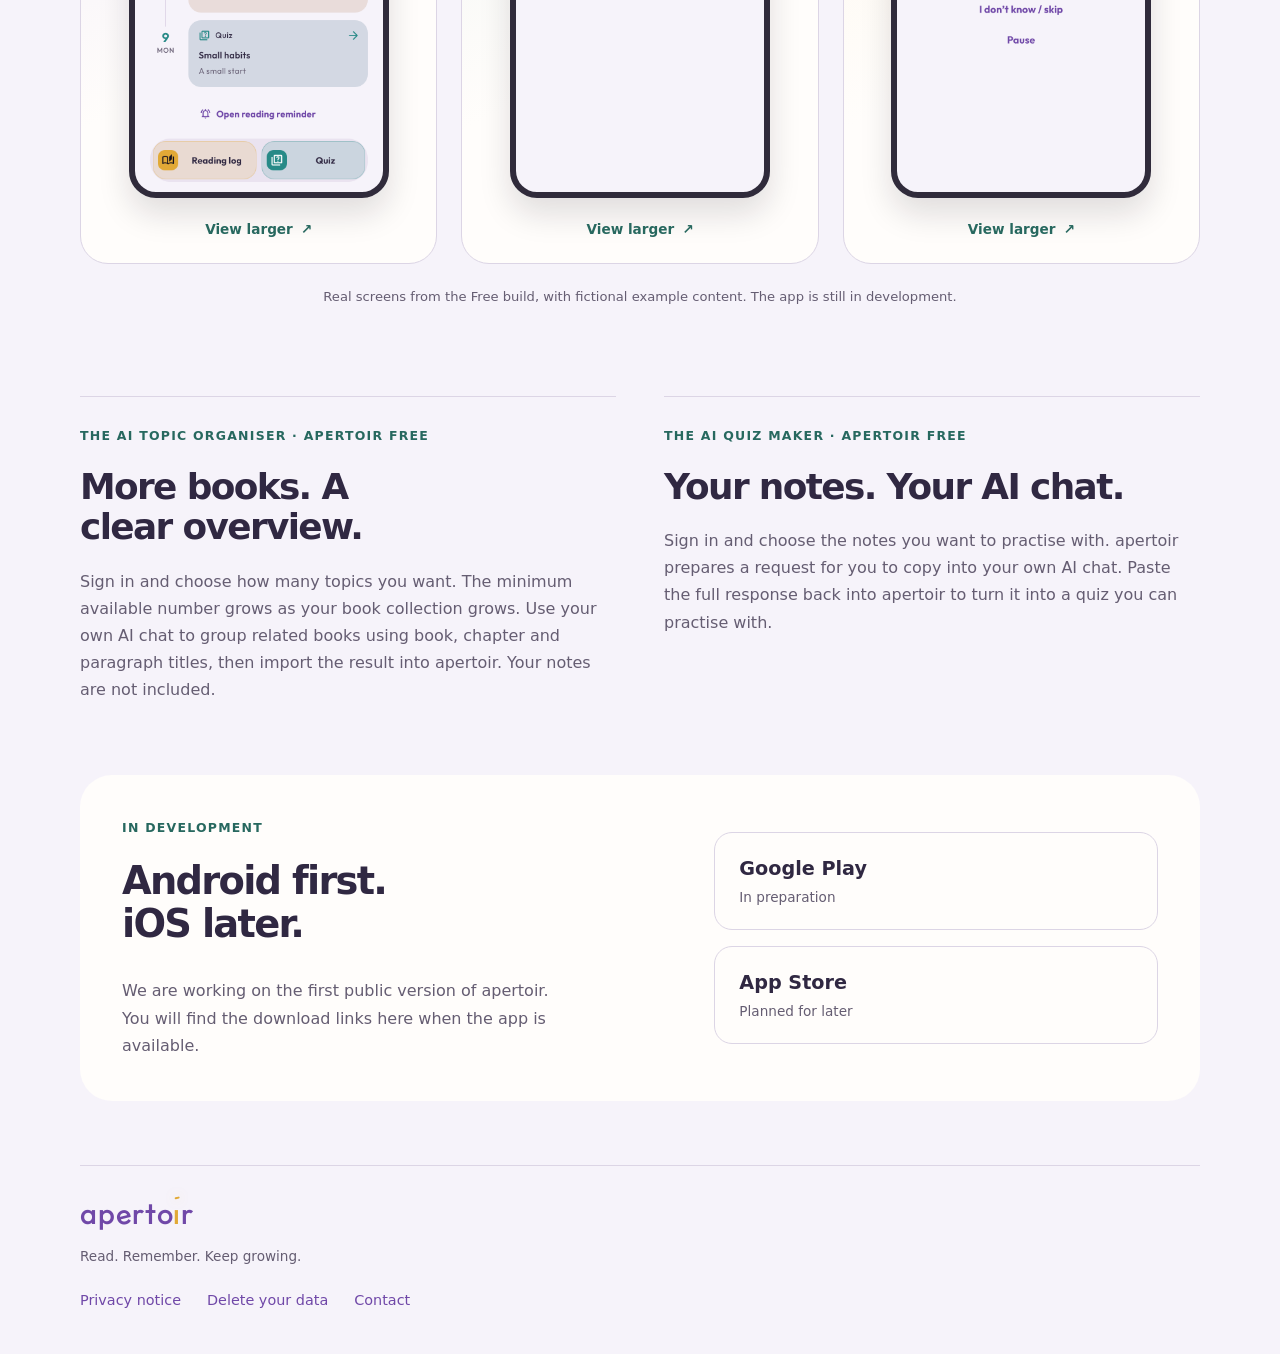
==== commit ca66fbf4: "Match AI feature order to Reading log and Quiz" ====
--- a/index.html
+++ b/index.html
@@ -63,18 +63,18 @@
       <p class="screens-note">Real screens from the Free build, with fictional example content. The app is still in development.</p>
     </section>
     <div class="ai-tools wrap" id="ai-tools">
+      <section class="quiz-maker" id="ai-topic-organiser" aria-labelledby="topic-organiser-title">
+        <div class="quiz-maker-intro">
+          <p class="eyebrow">The AI topic organiser &middot; apertoir Free</p>
+          <h2 id="topic-organiser-title">More books. A clear overview.</h2>
+          <p>Sign in and choose how many topics you want. The minimum available number grows as your book collection grows. Use your own AI chat to group related books using book, chapter and paragraph titles, then import the result into apertoir. Your notes are not included.</p>
+        </div>
+      </section>
       <section class="quiz-maker" id="ai-quizmaker" aria-labelledby="quiz-maker-title">
         <div class="quiz-maker-intro" id="werkwijze">
           <p class="eyebrow">The AI quiz maker &middot; apertoir Free</p>
           <h2 id="quiz-maker-title">Your notes. Your AI chat.</h2>
           <p>Sign in and choose the notes you want to practise with. apertoir prepares a request for you to copy into your own AI chat. Paste the full response back into apertoir to turn it into a quiz you can practise with.</p>
-        </div>
-      </section>
-      <section class="quiz-maker" id="ai-topic-organiser" aria-labelledby="topic-organiser-title">
-        <div class="quiz-maker-intro">
-          <p class="eyebrow">The AI topic organiser &middot; apertoir Free</p>
-          <h2 id="topic-organiser-title">More books. A clear overview.</h2>
-          <p>Sign in and choose how many topics you want. The minimum available number grows as your book collection grows. Use your own AI chat to group related books using book, chapter and paragraph titles, then import the result into apertoir. Your notes are not included.</p>
         </div>
       </section>
     </div>
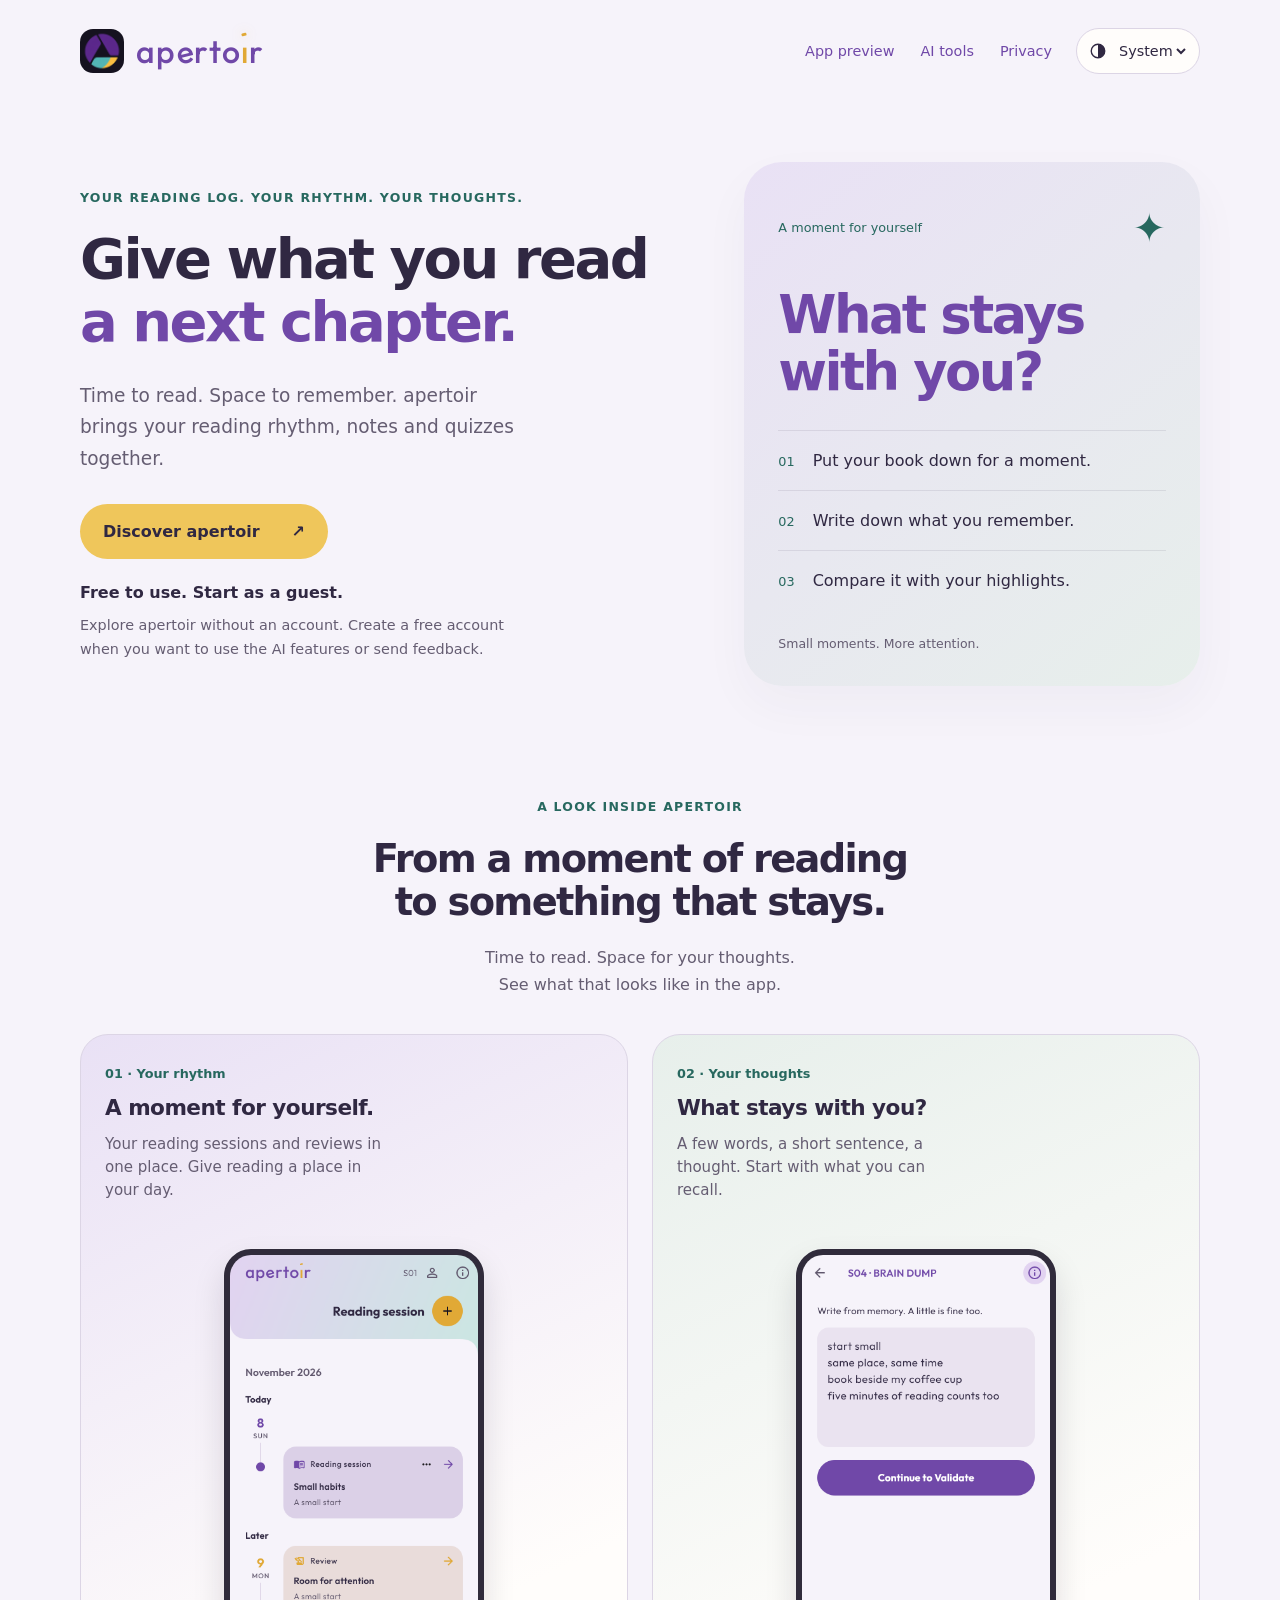
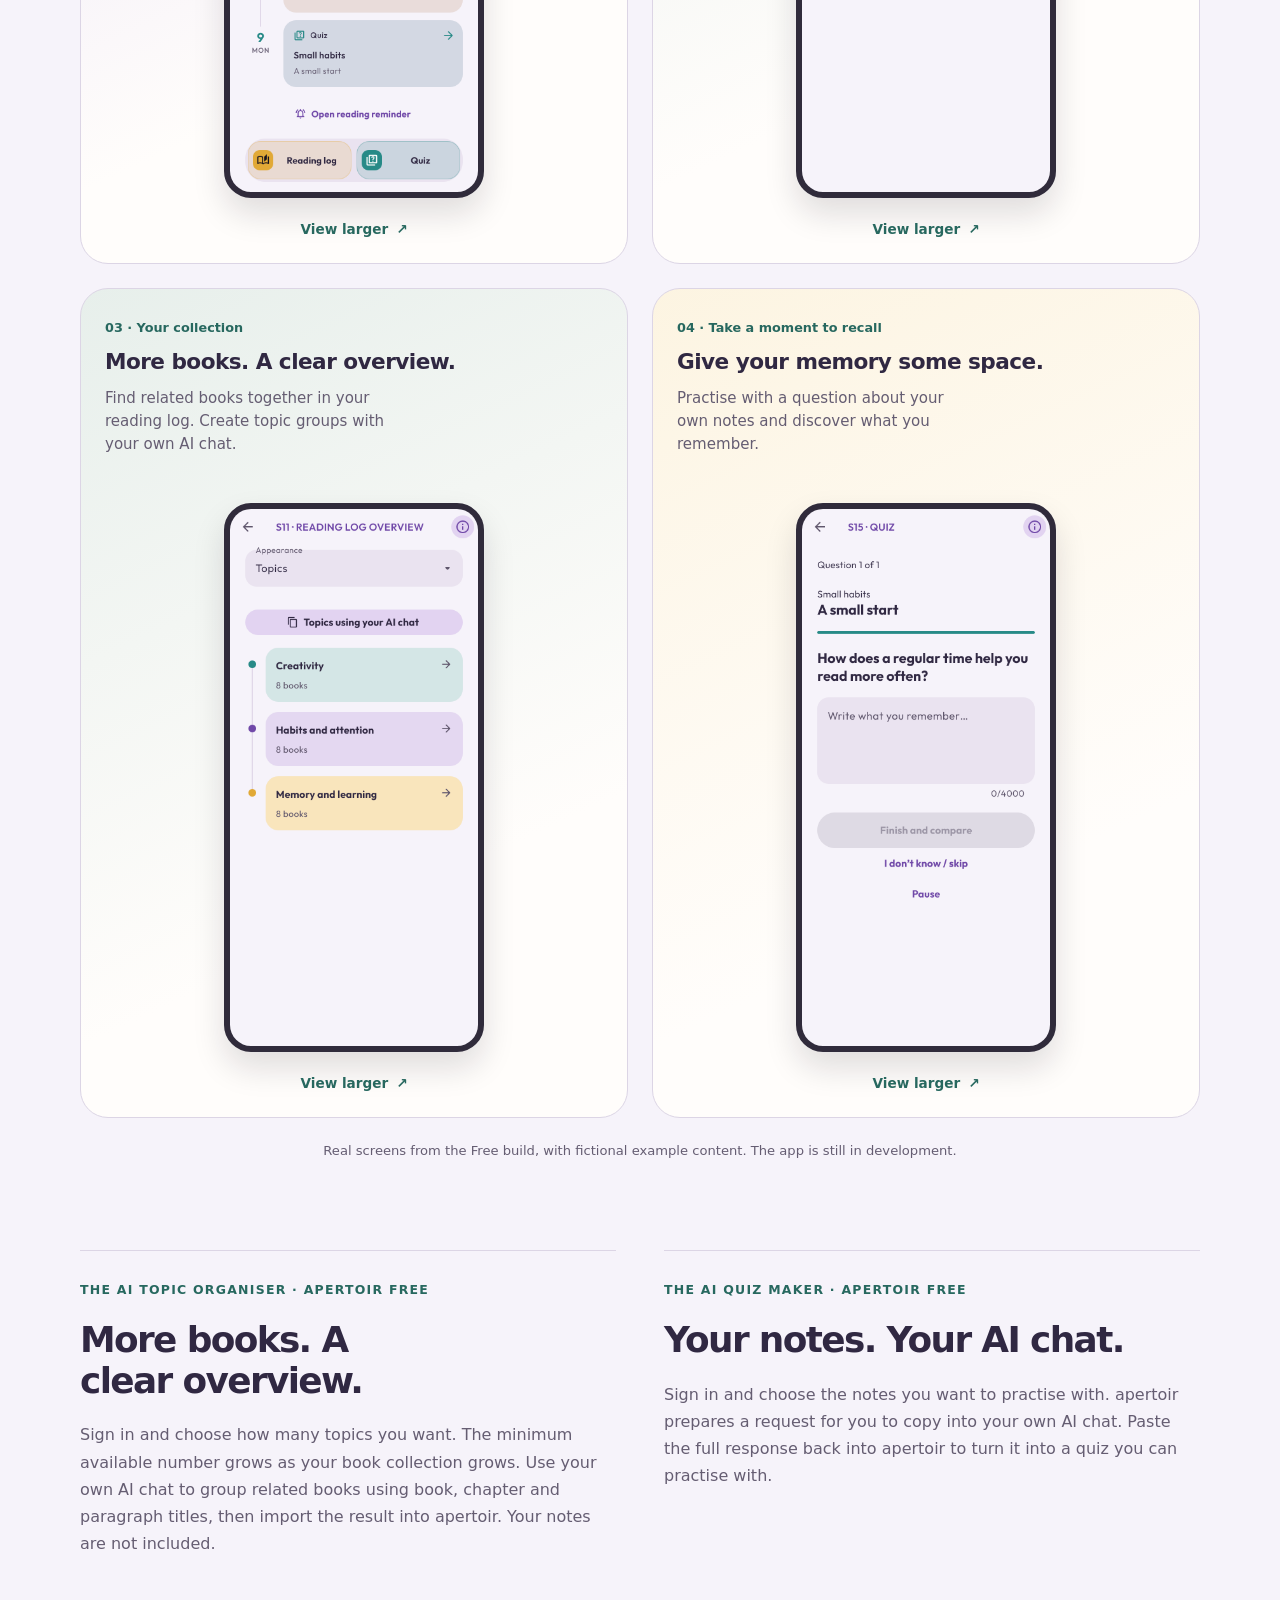
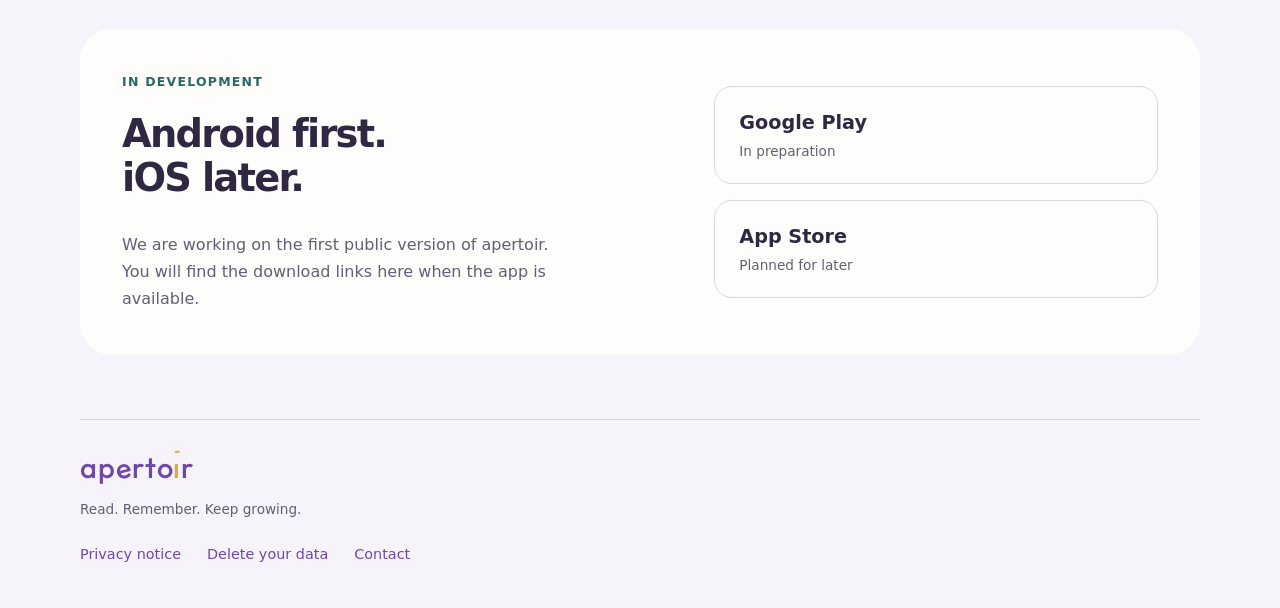
==== commit cd675080: "Show free guest access and real topic organisation screens" ====
--- a/index.html
+++ b/index.html
@@ -9,7 +9,7 @@
   <link rel="icon" href="assets/icon.png" type="image/png">
   <script src="assets/theme.js?v=20261107"></script>
   <link rel="preload" href="assets/fonts/Outfit-VariableFont_wght.ttf" as="font" type="font/ttf" crossorigin>
-  <link rel="stylesheet" href="assets/style.css?v=20261109-ai-tools">
+  <link rel="stylesheet" href="assets/style.css?v=20261109-topics-screen">
 </head>
 <body>
   <a class="skip" href="#inhoud">Skip to content</a>
@@ -24,7 +24,7 @@
         <h1 id="hero-title"><span>Give what you read</span> <em>a next chapter.</em></h1>
         <p class="lead">Time to read. Space to remember. apertoir brings your reading rhythm, notes and quizzes together.</p>
         <a class="primary" href="#beschikbaar">Discover apertoir <span aria-hidden="true">↗</span></a>
-        <p class="small">Read your own book or e-reader. Let apertoir help with what comes next.</p>
+        <p class="guest-intro"><strong>Free to use. Start as a guest.</strong><span>Explore apertoir without an account. Create a free account when you want to use the AI features or send feedback.</span></p>
       </div>
       <aside class="reading-note" aria-label="Example of a reading reflection">
         <div class="note-top"><span>A moment for yourself</span><span class="sun" aria-hidden="true">✦</span></div>
@@ -52,8 +52,15 @@
             <span class="screen-enlarge">View larger <span aria-hidden="true">↗</span></span>
           </a>
         </figure>
+        <figure class="screen-card screen-card-topics">
+          <figcaption><span class="step">03 &middot; Your collection</span><h3>More books. A clear overview.</h3><p>Find related books together in your reading log. Create topic groups with your own AI chat.</p></figcaption>
+          <a class="screen-link" href="assets/screens/topics-light.png?v=20261109" data-screen-title="More books. A clear overview." aria-label="Enlarge screen: More books. A clear overview.">
+            <span class="phone-frame"><img class="screen-light" src="assets/screens/topics-light.png?v=20261109" width="780" height="1688" loading="lazy" decoding="async" alt="Reading log in Topics view, with Creativity, Habits and attention, and Memory and learning groups, each containing eight example books."><img class="screen-dark" src="assets/screens/topics-dark.png?v=20261109" width="780" height="1688" loading="lazy" decoding="async" alt="Reading log in Topics view, with Creativity, Habits and attention, and Memory and learning groups, each containing eight example books."></span>
+            <span class="screen-enlarge">View larger <span aria-hidden="true">↗</span></span>
+          </a>
+        </figure>
         <figure class="screen-card screen-card-quiz">
-          <figcaption><span class="step">03 · Take a moment to recall</span><h3>Give your memory some space.</h3><p>Practise with a question about your own notes and discover what you remember.</p></figcaption>
+          <figcaption><span class="step">04 · Take a moment to recall</span><h3>Give your memory some space.</h3><p>Practise with a question about your own notes and discover what you remember.</p></figcaption>
           <a class="screen-link" href="assets/screens/quiz-light.png?v=20261108-en" data-screen-title="Give your memory some space." aria-label="Enlarge screen: Give your memory some space.">
             <span class="phone-frame"><img class="screen-light" src="assets/screens/quiz-light.png?v=20261108-en" width="780" height="1688" loading="lazy" decoding="async" alt="Quiz question: How does a regular time help you read more often? With space for your own answer."><img class="screen-dark" src="assets/screens/quiz-dark.png?v=20261108-en" width="780" height="1688" loading="lazy" decoding="async" alt="Quiz question: How does a regular time help you read more often? With space for your own answer."></span>
             <span class="screen-enlarge">View larger <span aria-hidden="true">↗</span></span>
--- a/assets/style.css
+++ b/assets/style.css
@@ -22,7 +22,7 @@
 .brand-text .wordmark{font-size:29px}@media(max-width:760px){.brand .wordmark{font-size:29px}}@media print{.wordmark{color:black}.wordmark-i{color:#7048a8}}
 
 /* Real app screens, in the same theme as the site. */
-.showcase{padding-block:20px 88px;scroll-margin-top:24px}.showcase-heading{max-width:680px;margin:0 auto 36px;text-align:center}.showcase-heading h2{margin-bottom:0}.showcase-heading>p{color:var(--muted);max-width:56ch;margin:20px auto 0}.screen-gallery{display:grid;grid-template-columns:repeat(3,minmax(0,1fr));gap:24px}.screen-card{margin:0;padding:28px 24px 22px;border:1px solid var(--line);border-radius:28px;background:linear-gradient(155deg,var(--note-start),var(--paper) 70%);min-width:0}.screen-card-braindump{background:linear-gradient(155deg,var(--note-end),var(--paper) 70%)}.screen-card-quiz{background:linear-gradient(155deg,color-mix(in srgb,var(--gold) 16%,var(--paper)),var(--paper) 70%)}.screen-card figcaption{min-height:172px}.screen-card .step{margin-bottom:10px}.screen-card h3{font-size:1.35rem;line-height:1.2;letter-spacing:-.025em;margin:0 0 12px}.screen-card p{font-size:.94rem;line-height:1.55;color:var(--muted);margin:0;max-width:30ch}.screen-link{display:block;text-decoration:none;color:var(--ink);border-radius:22px}.phone-frame{display:block;max-width:260px;margin:14px auto 0;background:#15121f;border:6px solid #302b3b;border-radius:27px;overflow:hidden;box-shadow:0 16px 32px #15121f22,0 0 0 1px #ffffff30;transition:transform .2s ease,box-shadow .2s ease}.phone-frame img{display:block;width:100%;height:auto;aspect-ratio:390/844}.phone-frame .screen-dark{display:none}.screen-link:hover .phone-frame{transform:translateY(-4px);box-shadow:0 22px 38px #15121f30}.screen-link:focus-visible{outline:3px solid var(--purple);outline-offset:6px}.screen-enlarge{display:flex;justify-content:center;align-items:center;gap:8px;padding:20px 0 0;font-size:.85rem;font-weight:600;color:var(--teal)}.screens-note{margin:22px 0 0;color:var(--muted);font-size:.82rem;text-align:center}
+.showcase{padding-block:20px 88px;scroll-margin-top:24px}.showcase-heading{max-width:680px;margin:0 auto 36px;text-align:center}.showcase-heading h2{margin-bottom:0}.showcase-heading>p{color:var(--muted);max-width:56ch;margin:20px auto 0}.screen-gallery{display:grid;grid-template-columns:repeat(2,minmax(0,1fr));gap:24px}.screen-card{margin:0;padding:28px 24px 22px;border:1px solid var(--line);border-radius:28px;background:linear-gradient(155deg,var(--note-start),var(--paper) 70%);min-width:0}.screen-card-braindump{background:linear-gradient(155deg,var(--note-end),var(--paper) 70%)}.screen-card-quiz{background:linear-gradient(155deg,color-mix(in srgb,var(--gold) 16%,var(--paper)),var(--paper) 70%)}.screen-card figcaption{min-height:172px}.screen-card .step{margin-bottom:10px}.screen-card h3{font-size:1.35rem;line-height:1.2;letter-spacing:-.025em;margin:0 0 12px}.screen-card p{font-size:.94rem;line-height:1.55;color:var(--muted);margin:0;max-width:30ch}.screen-link{display:block;text-decoration:none;color:var(--ink);border-radius:22px}.phone-frame{display:block;max-width:260px;margin:14px auto 0;background:#15121f;border:6px solid #302b3b;border-radius:27px;overflow:hidden;box-shadow:0 16px 32px #15121f22,0 0 0 1px #ffffff30;transition:transform .2s ease,box-shadow .2s ease}.phone-frame img{display:block;width:100%;height:auto;aspect-ratio:390/844}.phone-frame .screen-dark{display:none}.screen-link:hover .phone-frame{transform:translateY(-4px);box-shadow:0 22px 38px #15121f30}.screen-link:focus-visible{outline:3px solid var(--purple);outline-offset:6px}.screen-enlarge{display:flex;justify-content:center;align-items:center;gap:8px;padding:20px 0 0;font-size:.85rem;font-weight:600;color:var(--teal)}.screens-note{margin:22px 0 0;color:var(--muted);font-size:.82rem;text-align:center}
 :root[data-theme="dark"] .phone-frame .screen-dark{display:block}:root[data-theme="dark"] .phone-frame .screen-light{display:none}
 @media(prefers-color-scheme:dark){:root:not([data-theme]) .phone-frame .screen-dark{display:block}:root:not([data-theme]) .phone-frame .screen-light{display:none}}
 .screen-viewer{color:var(--ink);background:var(--paper);border:1px solid var(--line);border-radius:24px;padding:0 24px 24px;width:min(560px,calc(100% - 24px));max-height:92dvh;overflow:auto;box-shadow:0 24px 100px #0006}.screen-viewer::backdrop{background:#12101cd9;backdrop-filter:blur(6px)}.viewer-heading{position:sticky;top:0;display:flex;align-items:center;justify-content:space-between;gap:16px;background:var(--paper);padding:18px 0}.viewer-heading h2{font-size:1.15rem;margin:0;line-height:1.25}.viewer-close{font:inherit;font-size:.88rem;display:flex;align-items:center;gap:10px;min-height:44px;padding:8px 14px;border:1px solid var(--line);border-radius:999px;cursor:pointer;color:var(--ink);background:var(--bg);flex-shrink:0}.viewer-close:focus-visible{outline:3px solid var(--purple);outline-offset:3px}.viewer-image{display:block;width:100%;max-width:390px;height:auto;margin:auto;border-radius:16px;border:1px solid var(--line)}
@@ -41,3 +41,9 @@
 .hero-copy{min-width:0;container-type:inline-size}
 .hero-copy h1{font-size:clamp(1.7rem,9.5cqi,3.5rem);line-height:1.12;text-wrap:balance}
 .hero-copy h1>span,.hero-copy h1>em{display:block}
+
+/* Reassure visitors at the main call to action without another feature block. */
+.guest-intro{max-width:48ch;margin:20px 0 0;font-size:.9rem;color:var(--muted)}
+.guest-intro strong,.guest-intro span{display:block}.guest-intro strong{color:var(--ink);font-size:1rem;margin-bottom:6px}
+
+.screen-card-topics{background:linear-gradient(155deg,var(--note-end),var(--paper) 70%)}
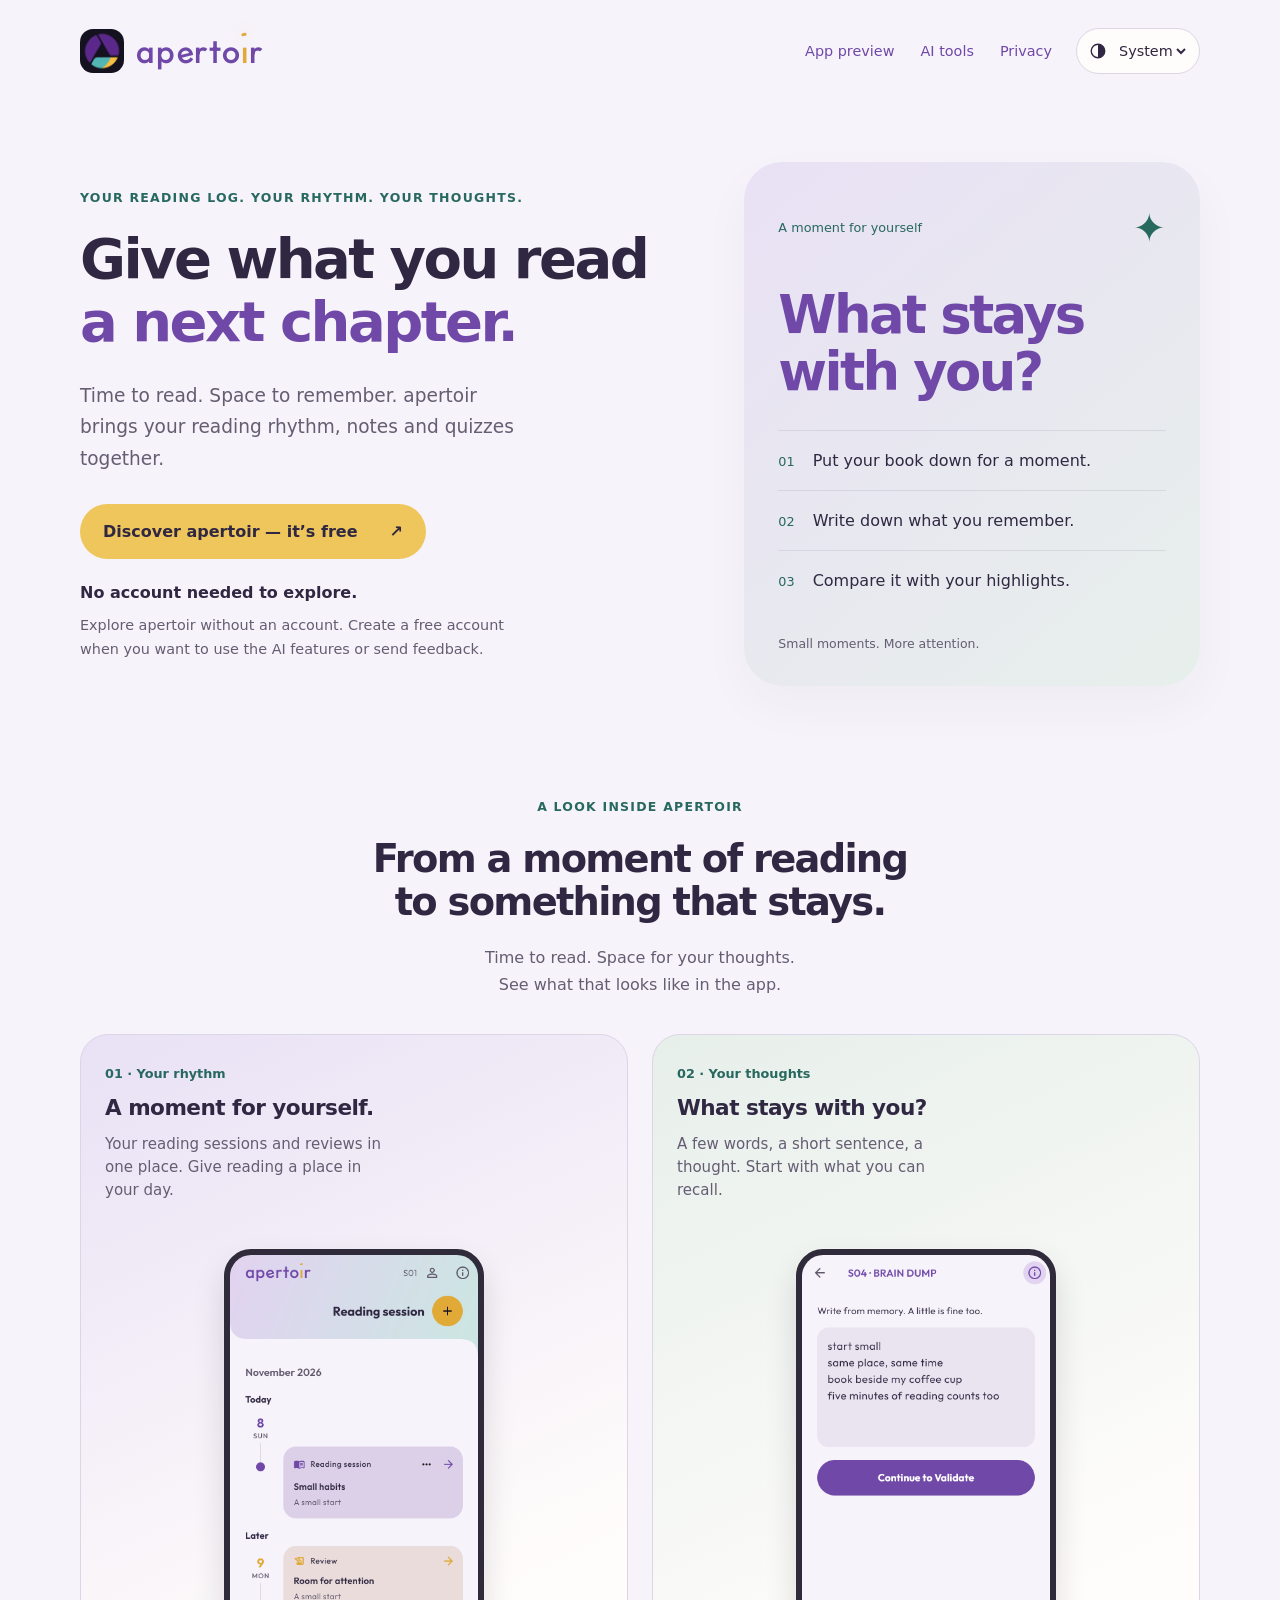
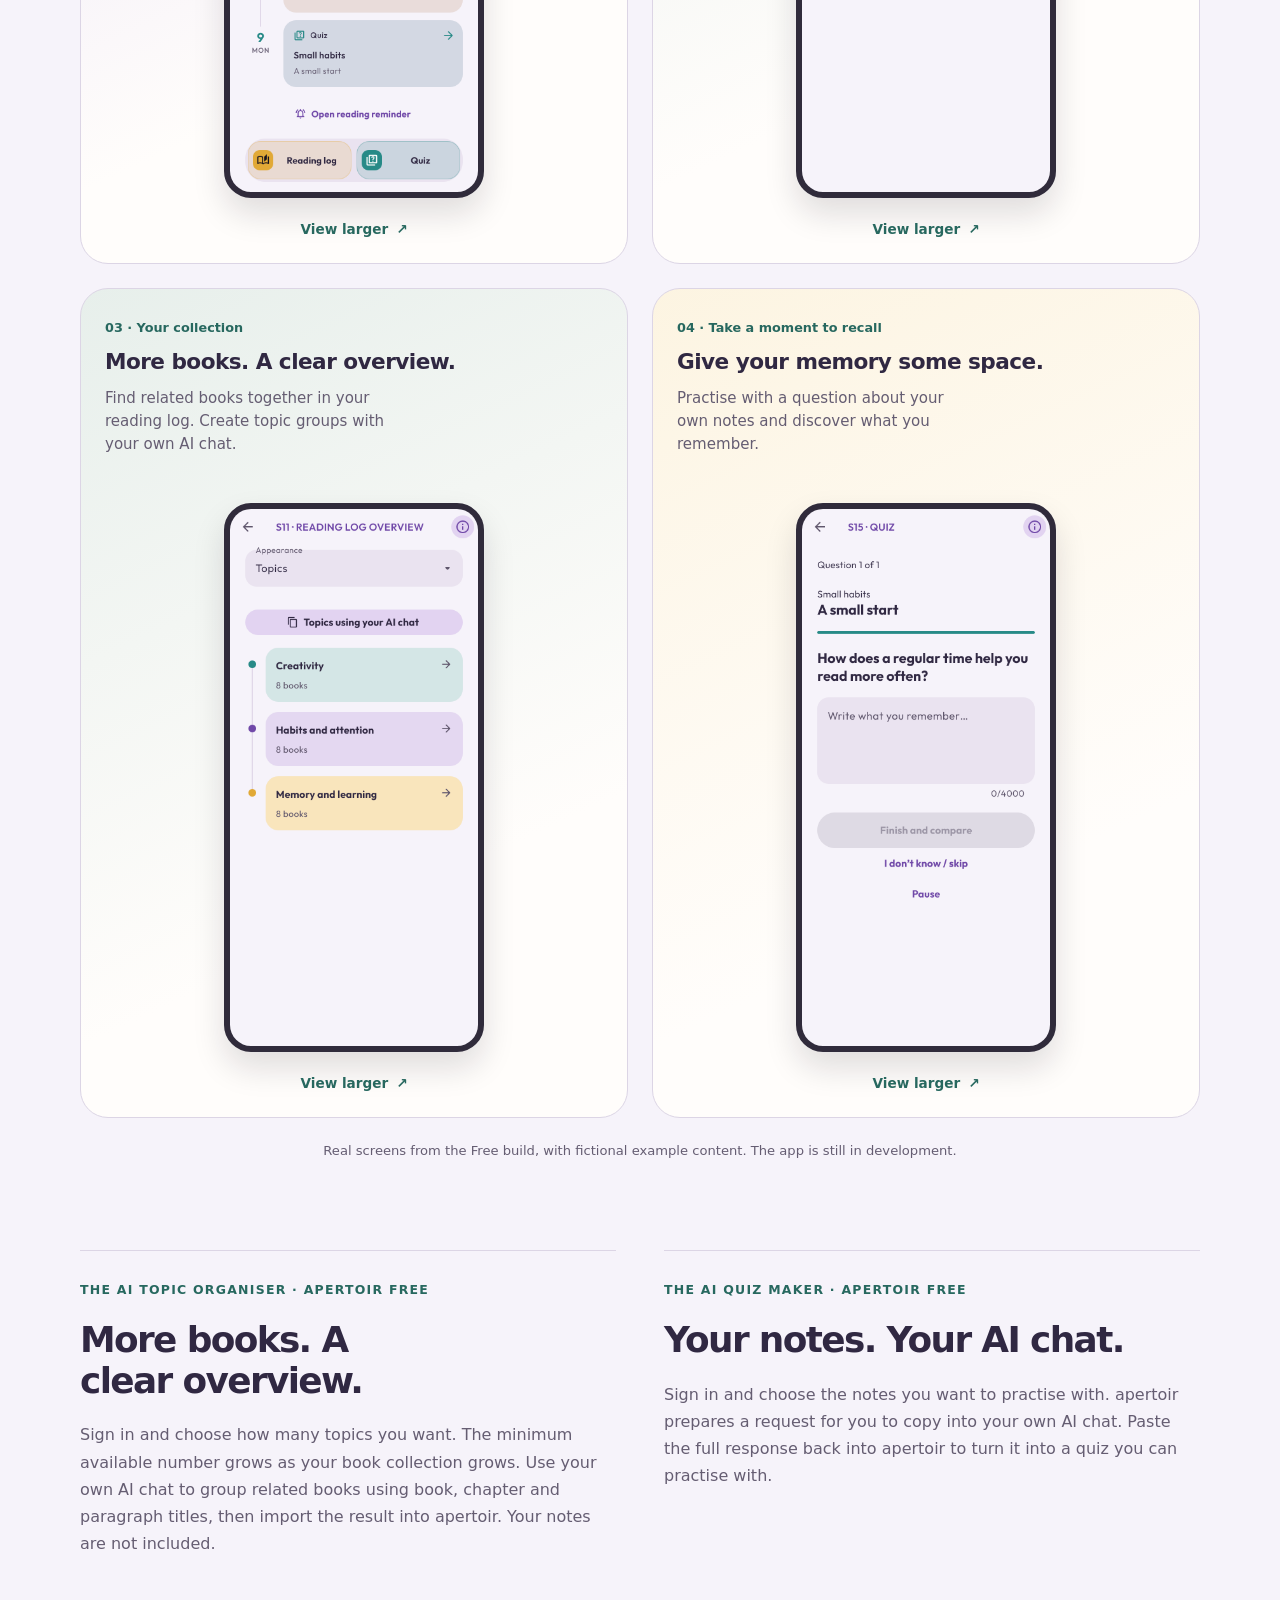
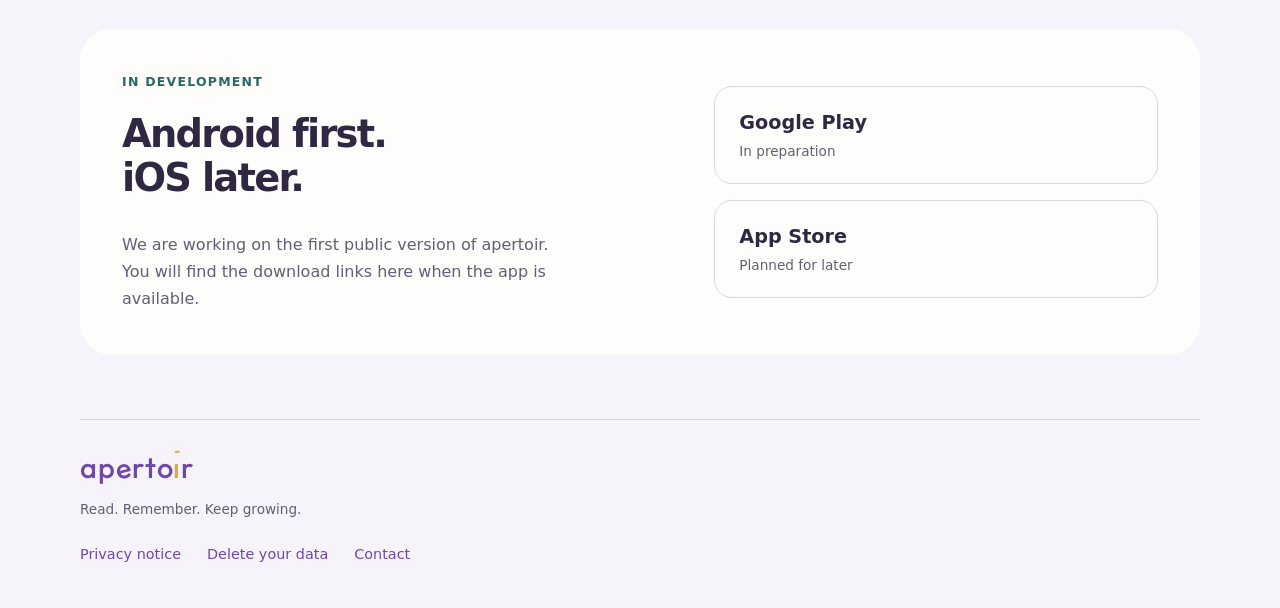
==== commit 71fbbd20: "Make free access prominent in the primary call to action" ====
--- a/index.html
+++ b/index.html
@@ -23,8 +23,8 @@
         <p class="eyebrow">Your reading log. Your rhythm. Your thoughts.</p>
         <h1 id="hero-title"><span>Give what you read</span> <em>a next chapter.</em></h1>
         <p class="lead">Time to read. Space to remember. apertoir brings your reading rhythm, notes and quizzes together.</p>
-        <a class="primary" href="#beschikbaar">Discover apertoir <span aria-hidden="true">↗</span></a>
-        <p class="guest-intro"><strong>Free to use. Start as a guest.</strong><span>Explore apertoir without an account. Create a free account when you want to use the AI features or send feedback.</span></p>
+        <a class="primary" href="#beschikbaar"><span>Discover apertoir — it’s free</span><span aria-hidden="true">↗</span></a>
+        <p class="guest-intro"><strong>No account needed to explore.</strong><span>Explore apertoir without an account. Create a free account when you want to use the AI features or send feedback.</span></p>
       </div>
       <aside class="reading-note" aria-label="Example of a reading reflection">
         <div class="note-top"><span>A moment for yourself</span><span class="sun" aria-hidden="true">✦</span></div>
